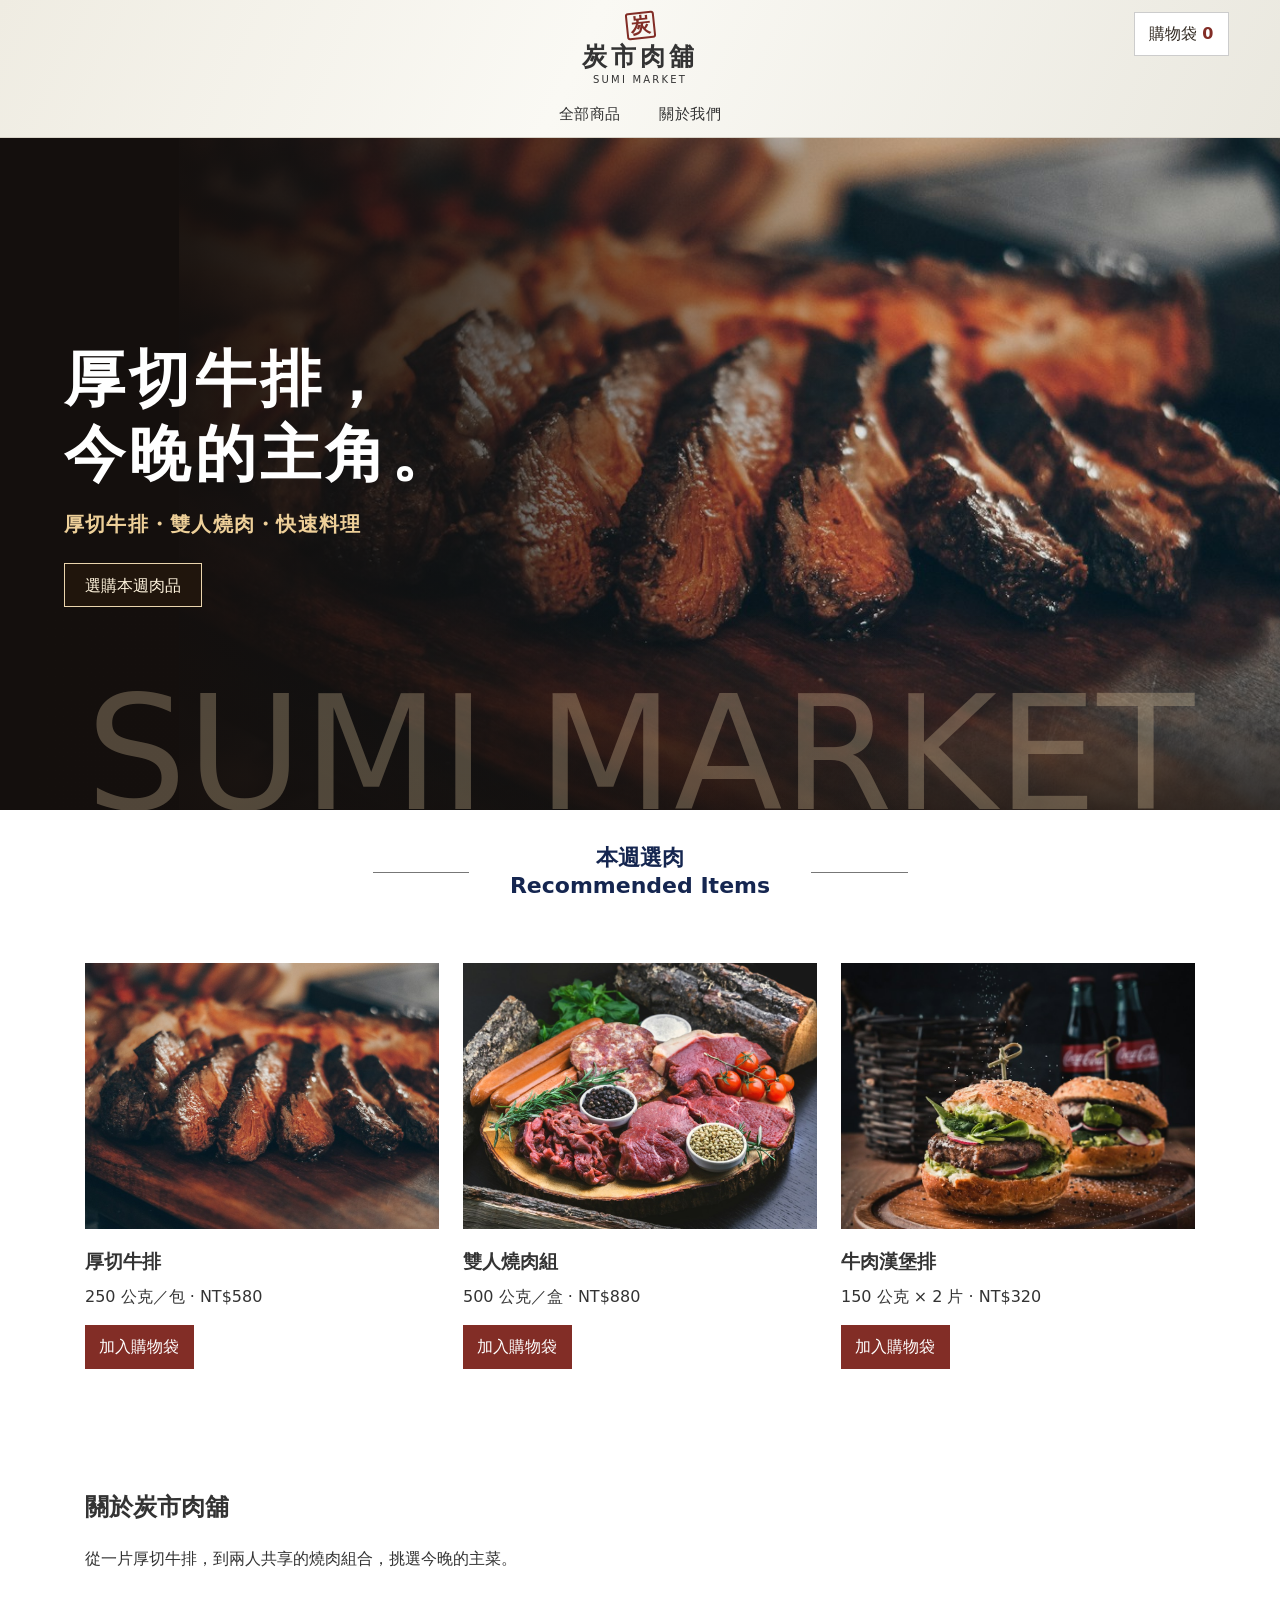
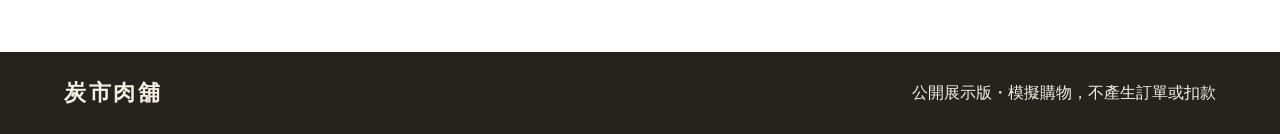
==== index.html @ a136b5bd "Publish static storefront demonstration" ====
<!doctype html><html lang="zh-Hant"><meta charset="utf-8"><meta name="viewport" content="width=device-width,initial-scale=1"><title>炭市肉舖｜肉品選集</title><link rel="stylesheet" href="assets/theme.css"><link rel="stylesheet" href="assets/preview.css">
<header class="mast"><a class="identity" href="./"><b>炭</b><strong>炭市肉舖</strong><small>SUMI MARKET</small></a><nav class="menu"><a href="#products">全部商品</a><a href="#about">關於我們</a></nav></header>
<button class="bag-toggle" id="bag" aria-controls="basket">購物袋 <span id="count">0</span></button>
<main><section class="campaign"><img class="cover" src="assets/steak.jpg" alt="切開的炭烤厚切牛排"><div class="copy"><h1>厚切牛排，<br>今晚的主角。</h1><p>厚切牛排・雙人燒肉・快速料理</p><a href="#products">選購本週肉品</a></div><span class="watermark" aria-hidden="true">SUMI MARKET</span></section>
<section class="catalog" id="products"><div class="section-heading"><h2>本週選肉</h2><p lang="en">Recommended Items</p></div><div id="grid"></div></section><section id="about" class="catalog"><h2>關於炭市肉舖</h2><p>從一片厚切牛排，到兩人共享的燒肉組合，挑選今晚的主菜。</p></section></main>
<footer class="site-footer"><strong>炭市肉舖</strong><span>公開展示版・模擬購物，不產生訂單或扣款</span></footer><dialog id="basket"><button id="close" autofocus>關閉</button><h2>模擬購物袋</h2><div id="lines"></div><p id="total"></p><small>本頁僅供體驗，無實際交易。</small></dialog><script src="assets/shop.js"></script></html>
---- assets/theme.css ----
/*
Theme Name: 炭市肉舖
Version: 3.3
*/
:root{--wine:#822d26;--ink:#25221e;--gold:#eed099;--line:#d9d4c9;--store-font:"Noto Sans TC","PingFang TC","Microsoft JhengHei",system-ui,sans-serif;--gutter:max(5vw,calc((100vw - 1190px)/2))}
*{box-sizing:border-box}body{margin:0;color:var(--ink);background:#fff;font:1rem/1.6 var(--store-font)}a{color:inherit;text-underline-offset:4px}a:focus-visible,summary:focus-visible,button:focus-visible,input:focus-visible{outline:3px solid #b66527;outline-offset:3px}.skip{position:absolute;left:-9999px}.skip:focus{left:8px;top:8px;background:white;z-index:8}img{max-width:100%}
.mast{position:relative;z-index:3;text-align:center;background:linear-gradient(115deg,#efece2,#faf9f4 45%,#eae8df);border-bottom:1px solid var(--line);padding:12px 4% 0}.identity{display:inline-grid;justify-items:center;text-decoration:none;line-height:1.2}.identity b{border:2px solid var(--wine);color:var(--wine);font:700 20px/23px var(--store-font);width:29px;transform:rotate(-6deg);border-radius:3px}.identity strong{font:700 25px/1.4 var(--store-font);letter-spacing:.16em}.identity small{font:10px/1.2 var(--store-font);letter-spacing:.22em}.utilities,.menu,.site-footer nav{display:flex;align-items:center;justify-content:center;gap:24px}.utilities{position:absolute;top:12px;right:4%;gap:14px;font-size:14px}.utilities a,.utilities summary,.menu a,.site-footer a{display:inline-flex;align-items:center;justify-content:center;min-height:44px;text-decoration:none;cursor:pointer}.utilities summary{list-style:none}.utilities summary::-webkit-details-marker{display:none}.utilities a:hover,.menu a:hover,.site-footer a:hover,.utilities summary:hover{color:var(--wine);text-decoration:underline}.menu{margin:7px auto 0;gap:clamp(18px,3vw,45px);font-weight:600;font-size:15px}.search-panel{position:absolute;right:0;top:44px;z-index:5;background:white;padding:14px;box-shadow:0 3px 15px #0002}.search-panel form{display:flex}.search-panel input,.search-panel button{height:44px;padding:8px}.search-panel button{white-space:nowrap}
.campaign{position:relative;isolation:isolate;overflow:hidden;background:#140f0d;color:white;min-height:440px;height:min(52.5vw,720px);display:flex;align-items:center}.cover{position:absolute;z-index:-3;right:0;top:0;width:86%;height:100%;object-fit:cover;object-position:center 53%}.campaign:before{content:"";position:absolute;inset:0;z-index:-2;background:linear-gradient(90deg,#140f0d 2%,#140f0dee 15%,#140f0d9c 40%,transparent 72%),linear-gradient(0deg,#17120fc4,transparent 30%)}.copy{position:relative;z-index:1;padding:32px 5vw}.copy h1{font:700 clamp(36px,4.8vw,75px)/1.23 var(--store-font);letter-spacing:.07em;margin:0}.copy p{font:600 clamp(16px,1.6vw,25px)/1.6 var(--store-font);color:var(--gold);letter-spacing:.06em;margin:16px 0 23px}.copy a{display:inline-flex;align-items:center;min-height:44px;padding:6px 20px;border:1px solid #ebd5ad;color:#fff4dd;background:#24170dc2;text-decoration:none}.copy a:hover{background:#5b3823}.watermark{position:absolute;z-index:-1;bottom:-.15em;left:0;width:100%;text-align:center;white-space:nowrap;color:#f1d7ae47;font:normal 12.4vw/1 var(--store-font);pointer-events:none}
.catalog,.page{padding:44px var(--gutter) 64px}.section-heading{text-align:center;margin:0 auto 30px}.section-heading h2,.page h1{font:700 clamp(28px,3vw,42px)/1.3 var(--store-font);letter-spacing:.15em;margin:0}.section-heading p{font:italic 16px var(--store-font);color:#655342;margin:7px 0}.page h1{margin-bottom:24px}.woocommerce ul.products li.product .woocommerce-loop-product__title{font:700 22px/1.5 var(--store-font);color:var(--ink);padding:4px 0}.woocommerce ul.products li.product .price{color:var(--wine);font-size:18px;font-weight:700}.woocommerce ul.products li.product a img{aspect-ratio:4/3;object-fit:cover;margin-bottom:12px}.woocommerce a.button,.woocommerce button.button,.woocommerce a.button.alt,.woocommerce button.button.alt,.search-panel button{background:var(--wine);color:white;border:0;border-radius:2px;min-height:44px;padding:13px 18px;cursor:pointer}.woocommerce a.button:hover,.woocommerce button.button:hover,.woocommerce a.button.alt:hover,.woocommerce button.button.alt:hover{background:#59211c;color:white}.woocommerce form .form-row input.input-text,.woocommerce input.qty,.woocommerce select{padding:8px;min-height:44px;border:1px solid #978d80;background:white}.woocommerce input.qty{min-width:66px}.site-footer{background:#26221e;color:#f5f0e6;padding:26px var(--gutter);display:flex;align-items:center;justify-content:space-between}.site-footer strong{font:700 22px var(--store-font);letter-spacing:.12em}body .woocommerce-store-notice{position:static;background:#39322d;color:#fff;font-size:14px;padding:10px;text-align:center}
@media(max-width:700px){.mast{text-align:left;padding:9px 4% 0}.identity strong{font-size:20px}.identity b{font-size:16px;line-height:19px;width:24px}.utilities{right:4%;top:15px;gap:12px}.utilities summary{min-width:44px}.search-panel{max-width:92vw}.menu{justify-content:flex-start;gap:20px;overflow-x:auto;white-space:nowrap;margin-top:4px;font-size:14px}.campaign{height:108vw;min-height:365px;max-height:490px;align-items:flex-end}.cover{width:100%;object-position:62% center}.campaign:before{background:linear-gradient(0deg,#130f0cf2,#15100ca8 42%,transparent 86%)}.copy{padding:26px 6% 44px}.copy h1{font-size:38px}.copy p{margin:7px 0 14px}.catalog,.page{padding:32px 5% 44px}.section-heading{margin-bottom:22px}.woocommerce ul.products[class*=columns-] li.product{width:48%}.woocommerce ul.products li.product .woocommerce-loop-product__title{font-size:19px}.site-footer{flex-wrap:wrap;gap:12px}}



body{font-family:var(--store-font);color:#333}
.home .mast{position:absolute;top:0;left:0;right:0;background:rgba(255,255,255,.72);border:0}
.home.admin-bar .mast{top:32px}
.reference-banner,.reference-banner img,.meals-banner{display:block;width:100%;height:auto}
.mast .menu :is(a,summary){font:400 .9375rem/1.45 var(--store-font);letter-spacing:.5px;color:#333}
.home .mast{padding-top:10px}.home .identity{min-height:80px;align-content:center}
.home .menu{margin-top:0;padding-bottom:12px}
.catalog{max-width:1110px;padding:27px 0 64px;margin:auto;width:calc(100% - 40px)}
.section-heading h2,.page h1{font:700 22px/25px var(--store-font);letter-spacing:normal;color:#152650}
.section-heading p{font:400 14px/22px var(--store-font);color:#555;margin:3px 0}
.woocommerce ul.products li.product .woocommerce-loop-product__title{font:400 16px/1.5 var(--store-font)}
.meals-banner{object-fit:contain}.sample-caption{text-align:center;margin:8px 16px;font-size:14px}
@media(max-width:700px){.home .mast{position:relative;background:#f3f1eb}.home.admin-bar .mast{top:auto}.home .identity{min-height:54px}.home .menu{padding-bottom:0}.catalog{width:90%}}
.mast .utilities{position:absolute;right:4.5%;top:4px;gap:2px}.utilities>a,.utilities summary{min-width:34px}.find[open]{display:flex;align-items:center}.find[open] summary{float:right}.find form{display:inline-flex}.find input[type=search]{width:112px;border:0;border-bottom:1px solid #777;background:transparent;padding:5px;font:14px var(--store-font)}
.bag-panel{position:absolute;right:0;top:calc(var(--mast-height,145px) - 4px);width:min(300px,90vw);background:#fff;padding:20px;box-shadow:0 4px 12px #0002;text-align:left;max-height:65vh;overflow:auto}.mast:not(.home .mast){--mast-height:125px}.bag-panel .woocommerce-mini-cart__empty-message{text-align:center;margin:46px 0}.bag-panel ul{list-style:none;padding:0}.bag-panel li{border-bottom:1px solid #eee;padding:8px 0;min-height:54px}.bag-panel img{width:44px;float:right}.bag-panel .quantity{display:block}.bag-panel .buttons{display:flex;gap:12px}.mast .menu details{position:relative}.menu summary,.info-row summary{cursor:pointer;min-height:44px;padding:10px 4px}.menu summary{list-style:none}.menu summary:after{content:'⌄';margin-left:4px}.menu details>div{position:absolute;top:100%;left:0;background:#fff;box-shadow:0 3px 8px #0002;min-width:155px;padding:6px;text-align:left}.menu details>div a{display:block;padding:10px 14px}.home .mast{min-height:145px}.section-heading{position:relative;max-width:535px;margin:0 auto 65px}.section-heading:before,.section-heading:after{content:'';position:absolute;top:50%;width:18%;height:1px;background:#777}.section-heading:before{left:0}.section-heading:after{right:0}.section-heading p{font:700 22px/25px var(--store-font);color:#152650}.story,.listing{display:grid;grid-template-columns:1fr 1fr;gap:40px;align-items:center}.story img{width:100%;max-height:300px;object-fit:cover}.info-row details{border-bottom:1px solid #ddd}.listing{grid-template-columns:minmax(150px,21%) minmax(0,1fr);align-items:start}.listing aside a{display:block;padding:12px;border-bottom:1px solid #eee;text-decoration:none}.page-size{float:right;margin:0 0 14px 8px}.results{min-width:0}.single-product .quantity{display:inline-flex}.step{min-width:42px;border:1px solid #aaa;background:#fff;cursor:pointer}.single-product .qty{appearance:textfield}.single-product .qty::-webkit-inner-spin-button{appearance:none}
@media(max-width:850px){.mast .menu{flex-wrap:wrap;overflow:visible;gap:0 12px}.menu details>div{z-index:5}.menu details:last-child>div{left:auto;right:0}.section-heading :is(h2,p){font-size:1.25rem}.section-heading{margin-bottom:32px}.listing{display:block}.listing aside{display:flex;flex-wrap:wrap;margin-bottom:18px}.story{grid-template-columns:1fr;gap:14px}.home .mast{min-height:auto}.bag-panel,.mast:not(.home .mast) .bag-panel{top:44px}}
.bag-panel img{height:44px!important;width:44px!important;object-fit:cover}.bag-panel a.remove{display:inline-flex;align-items:center;justify-content:center;min-width:26px;min-height:32px}.bag-panel li a:not(.remove){display:inline;color:#333}.bag-panel li{display:flow-root}.home .woocommerce-store-notice{position:relative;margin-top:0;background:#39322d}.home:has(.woocommerce-store-notice:not([style*="display: none"])) .mast{top:auto}.home .woocommerce-result-count,.home .woocommerce-ordering,.home .page-size{display:none}
@media(max-width:700px){.home .mast{top:0}.mast .menu{font-size:14px}.bag-panel{z-index:8}}
.bag>summary{position:relative}.bag-count{position:absolute;right:-3px;top:1px;background:#bb3d61;color:white;border-radius:12px;min-width:18px;padding:0 4px;text-align:center;font:600 12px/18px var(--store-font)}.bag-count[hidden]{display:none}.bag.float-feedback .bag-panel{position:fixed;top:12px;right:4vw;z-index:30}.bag-panel .checkout{background:#bc3e62;color:#fff;border-radius:3px;padding:9px 16px;text-align:center;flex:1}.woocommerce button.single_add_to_cart_button.is-adding{background:white;color:#a62f53;border:1px solid currentColor}.is-adding::before{content:'';display:inline-block;width:12px;height:12px;border:2px solid currentColor;border-right-color:transparent;border-radius:50%;margin-right:8px;animation:sumi-spin .7s linear infinite}@keyframes sumi-spin{to{transform:rotate(360deg)}}@media(prefers-reduced-motion:reduce){.is-adding::before{animation:none}}

/* Controls inherit the same Chinese and Latin faces as their surrounding copy. */
button, input, select, textarea, optgroup, option { font-family: inherit; }
.woocommerce :is(.input-text, select, textarea, .qty),
.woocommerce-page .select2-container { font: 400 1rem/1.5 var(--store-font); }
.woocommerce .form-row label { font: 400 1rem/1.5 var(--store-font); }
body :is(.woocommerce, .woocommerce-page) :is(a.button, button.button, input.button),
.woocommerce-page .woocommerce-MyAccount-navigation a,
.bag-panel .buttons a { font: 600 .9375rem/1.45 var(--store-font); }
.woocommerce :is(.price,.amount,.qty,.product-quantity), .bag-panel .quantity, .bag-count {
  font-variant-numeric: tabular-nums;
}
.page :is(h2,h3) { font-family: var(--store-font); line-height: 1.4; }
---- assets/preview.css ----
#grid{display:grid;grid-template-columns:repeat(auto-fit,minmax(min(220px,100%),1fr));gap:24px}#grid img{width:100%;aspect-ratio:4/3;object-fit:cover}#grid h3{margin:.6em 0 .2em}#grid p{margin:.4em 0 1em}button{cursor:pointer;font:inherit;min-height:44px;border:1px solid #ccc;background:white;color:#312921;padding:.45em .9em}#grid button{background:#822d26;color:white;border:0}.bag-toggle{position:fixed;top:12px;right:4%;z-index:6}.bag-toggle span{color:#822d26;font-weight:bold}.catalog{padding-top:35px}dialog{position:fixed;inset:65px 4vw auto auto;width:min(350px,92vw);border:1px solid #ccc;padding:20px;color:#25221e}dialog::backdrop{background:#0002}dialog[open]{animation:arrive .2s ease-out}#close{float:right}#lines p{border-top:1px solid #ddd;padding:12px 0;display:flex;align-items:center;justify-content:space-between;gap:8px}#total{font-weight:700}@keyframes arrive{from{opacity:0;transform:translateY(-9px)}}@media(prefers-reduced-motion:reduce){dialog[open]{animation:none}}
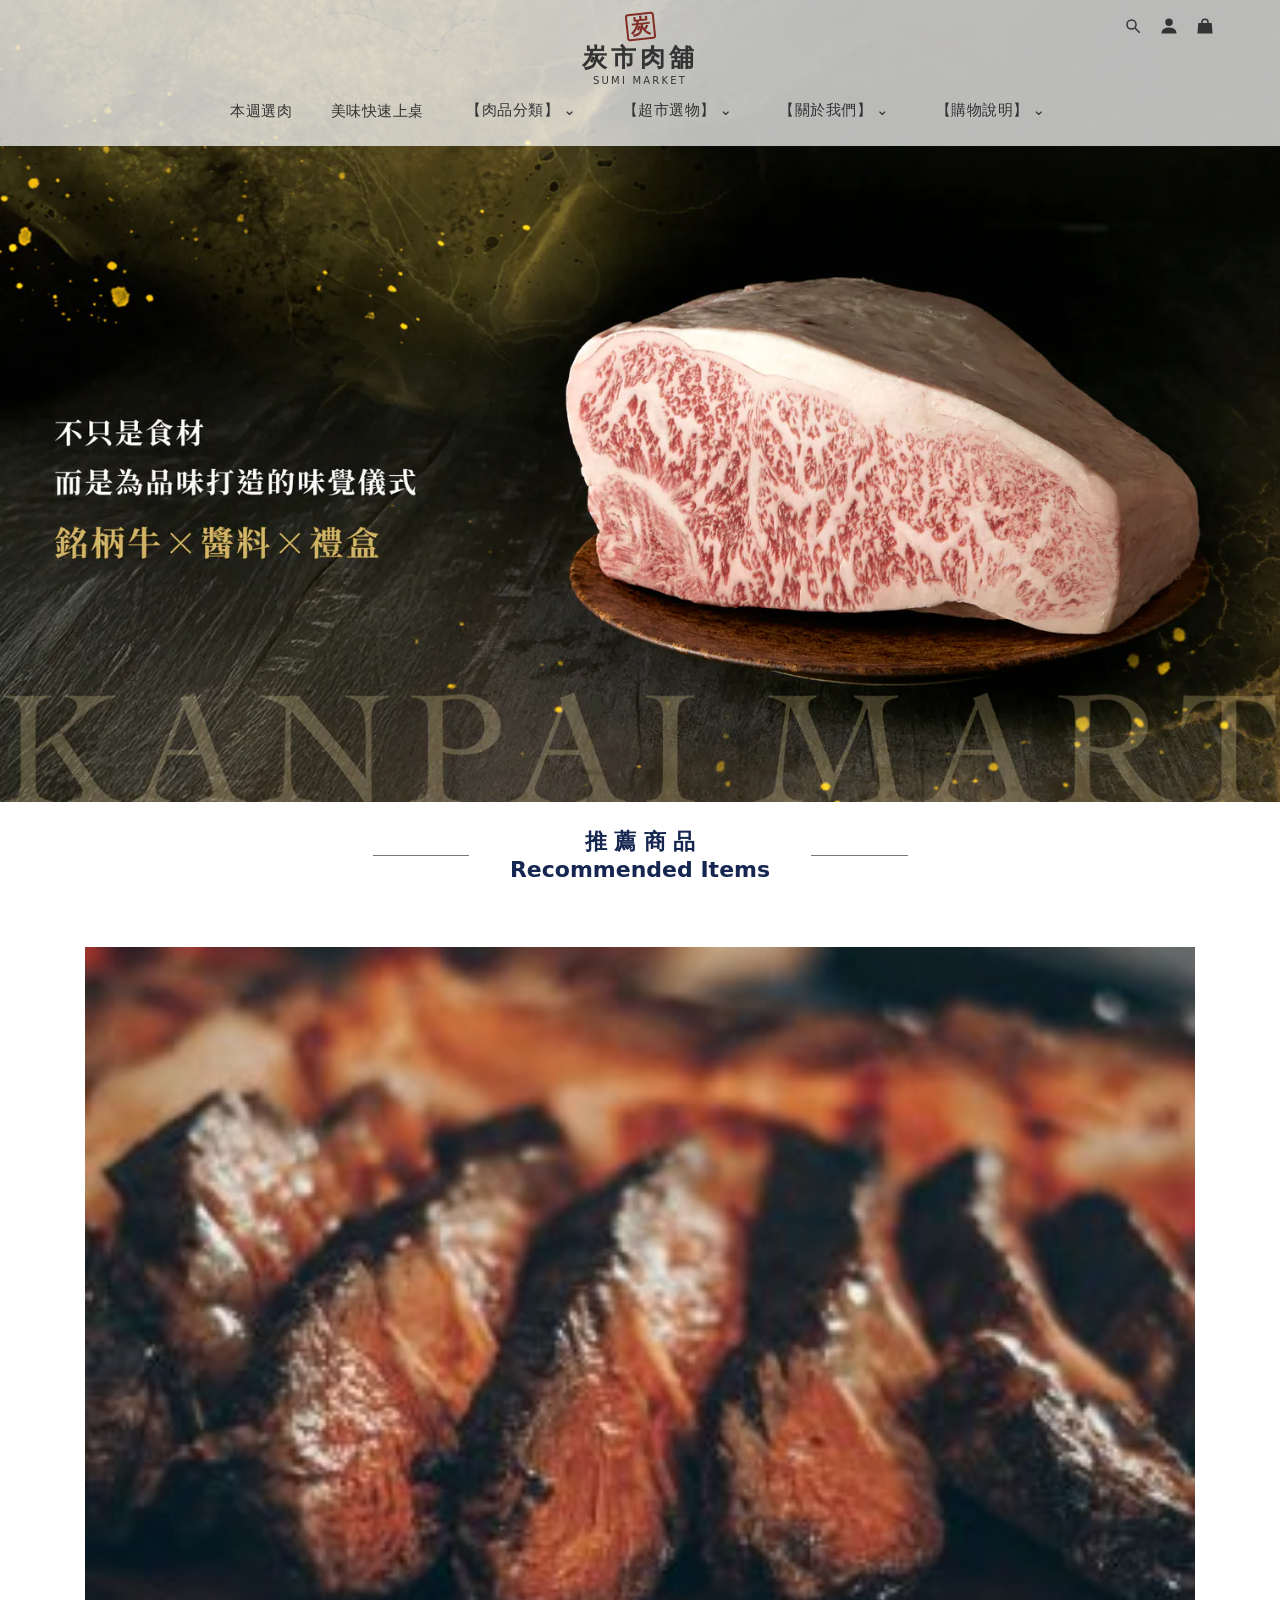
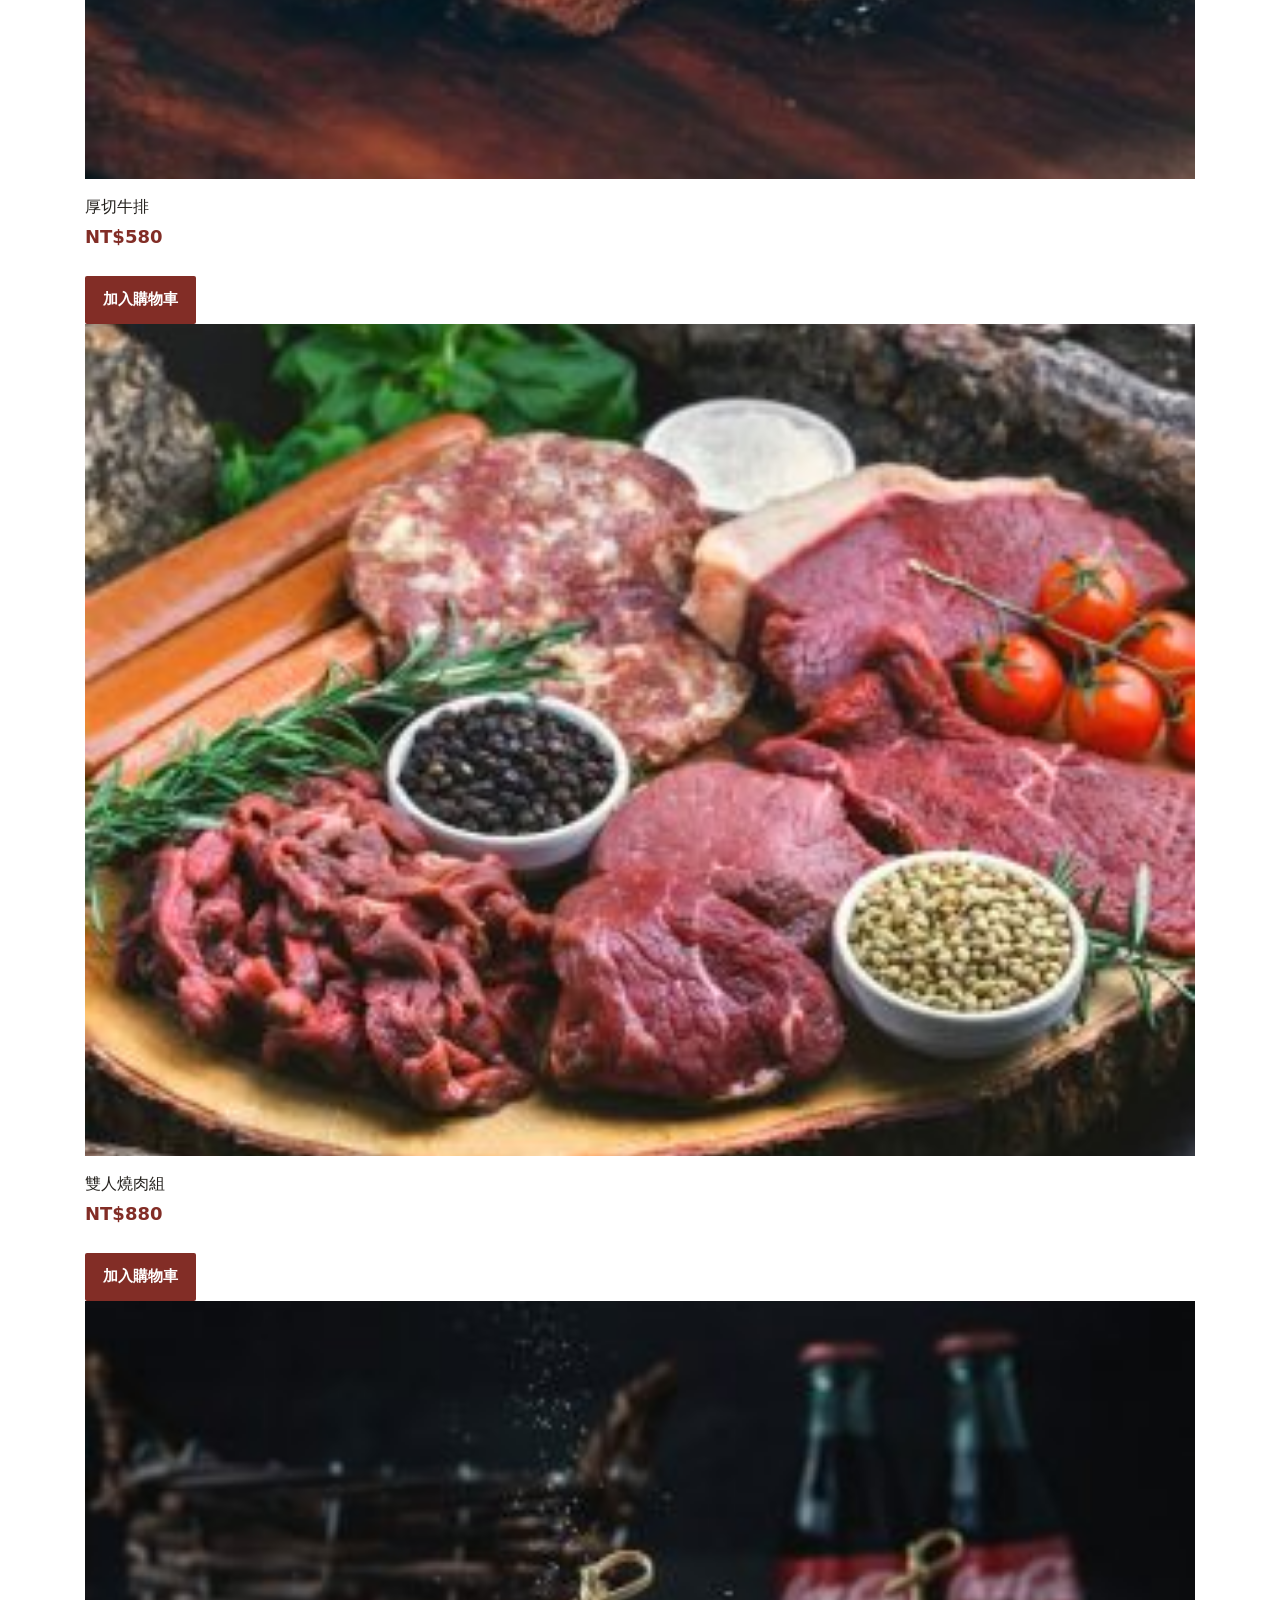
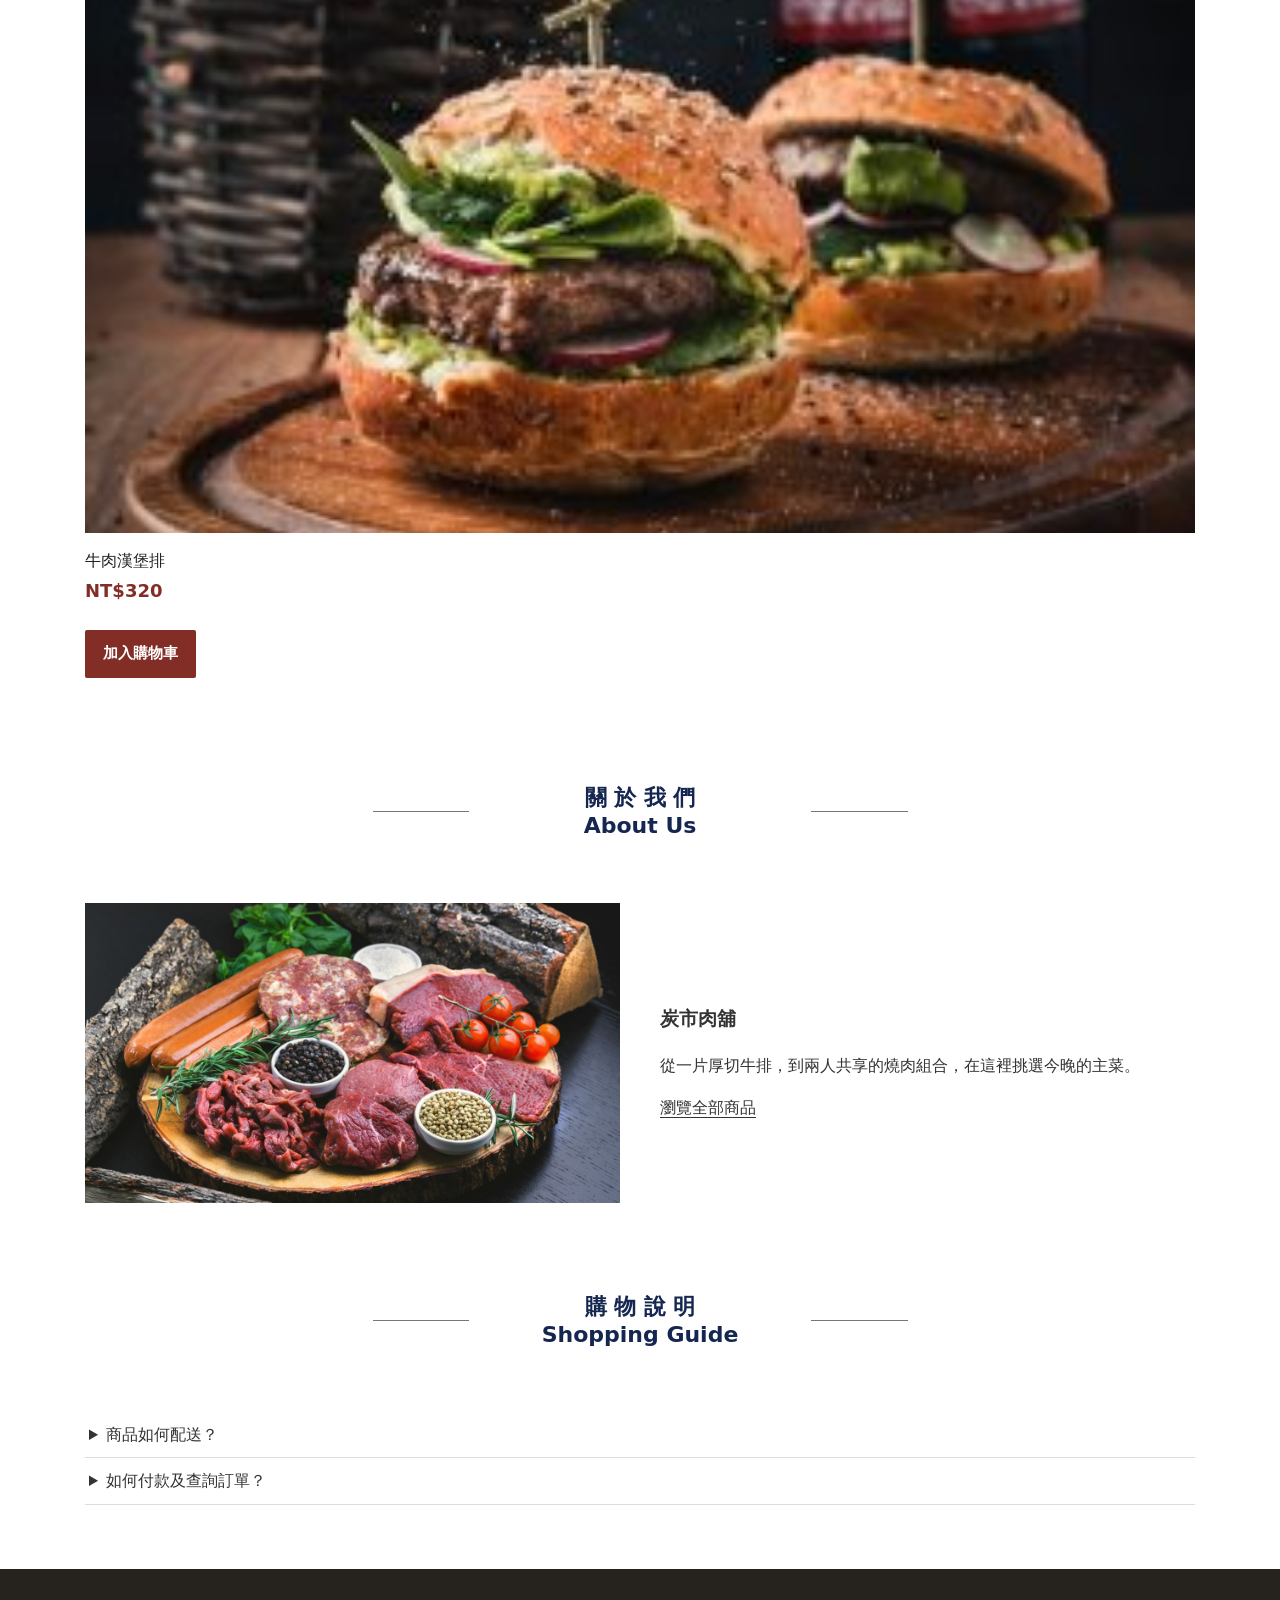
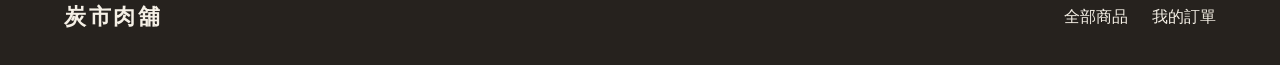
==== commit de746784: "Match local storefront pages and preserve simulated cart" ====
--- a/index.html
+++ b/index.html
@@ -1,6 +1,117 @@
-<!doctype html><html lang="zh-Hant"><meta charset="utf-8"><meta name="viewport" content="width=device-width,initial-scale=1"><title>炭市肉舖｜肉品選集</title><link rel="stylesheet" href="assets/theme.css"><link rel="stylesheet" href="assets/preview.css">
-<header class="mast"><a class="identity" href="./"><b>炭</b><strong>炭市肉舖</strong><small>SUMI MARKET</small></a><nav class="menu"><a href="#products">全部商品</a><a href="#about">關於我們</a></nav></header>
-<button class="bag-toggle" id="bag" aria-controls="basket">購物袋 <span id="count">0</span></button>
-<main><section class="campaign"><img class="cover" src="assets/steak.jpg" alt="切開的炭烤厚切牛排"><div class="copy"><h1>厚切牛排，<br>今晚的主角。</h1><p>厚切牛排・雙人燒肉・快速料理</p><a href="#products">選購本週肉品</a></div><span class="watermark" aria-hidden="true">SUMI MARKET</span></section>
-<section class="catalog" id="products"><div class="section-heading"><h2>本週選肉</h2><p lang="en">Recommended Items</p></div><div id="grid"></div></section><section id="about" class="catalog"><h2>關於炭市肉舖</h2><p>從一片厚切牛排，到兩人共享的燒肉組合，挑選今晚的主菜。</p></section></main>
-<footer class="site-footer"><strong>炭市肉舖</strong><span>公開展示版・模擬購物，不產生訂單或扣款</span></footer><dialog id="basket"><button id="close" autofocus>關閉</button><h2>模擬購物袋</h2><div id="lines"></div><p id="total"></p><small>本頁僅供體驗，無實際交易。</small></dialog><script src="assets/shop.js"></script></html>
+<!DOCTYPE html>
+<html lang="zh-TW"><head><meta charset="utf-8"/><meta content="width=device-width,initial-scale=1" name="viewport"/><title>炭市肉舖 – 燒肉與餐桌選物</title>
+
+<style id="wp-img-auto-sizes-contain-inline-css">
+img:is([sizes=auto i],[sizes^="auto," i]){contain-intrinsic-size:3000px 1500px}
+/*# sourceURL=wp-img-auto-sizes-contain-inline-css */
+</style>
+<style id="wp-emoji-styles-inline-css">
+
+	img.wp-smiley, img.emoji {
+		display: inline !important;
+		border: none !important;
+		box-shadow: none !important;
+		height: 1em !important;
+		width: 1em !important;
+		margin: 0 0.07em !important;
+		vertical-align: -0.1em !important;
+		background: none !important;
+		padding: 0 !important;
+	}
+/*# sourceURL=wp-emoji-styles-inline-css */
+</style>
+<style id="wp-block-library-inline-css">
+:root{--wp-block-synced-color:#7a00df;--wp-block-synced-color--rgb:122,0,223;--wp-bound-block-color:var(--wp-block-synced-color);--wp-editor-canvas-background:#ddd;--wp-admin-theme-color:#007cba;--wp-admin-theme-color--rgb:0,124,186;--wp-admin-theme-color-darker-10:#006ba1;--wp-admin-theme-color-darker-10--rgb:0,107,160.5;--wp-admin-theme-color-darker-20:#005a87;--wp-admin-theme-color-darker-20--rgb:0,90,135;--wp-admin-border-width-focus:2px}@media (min-resolution:192dpi){:root{--wp-admin-border-width-focus:1.5px}}.wp-element-button{cursor:pointer}:root .has-very-light-gray-background-color{background-color:#eee}:root .has-very-dark-gray-background-color{background-color:#313131}:root .has-very-light-gray-color{color:#eee}:root .has-very-dark-gray-color{color:#313131}:root .has-vivid-green-cyan-to-vivid-cyan-blue-gradient-background{background:linear-gradient(135deg,#00d084,#0693e3)}:root .has-purple-crush-gradient-background{background:linear-gradient(135deg,#34e2e4,#4721fb 50%,#ab1dfe)}:root .has-hazy-dawn-gradient-background{background:linear-gradient(135deg,#faaca8,#dad0ec)}:root .has-subdued-olive-gradient-background{background:linear-gradient(135deg,#fafae1,#67a671)}:root .has-atomic-cream-gradient-background{background:linear-gradient(135deg,#fdd79a,#004a59)}:root .has-nightshade-gradient-background{background:linear-gradient(135deg,#330968,#31cdcf)}:root .has-midnight-gradient-background{background:linear-gradient(135deg,#020381,#2874fc)}:root{--wp--preset--font-size--normal:16px;--wp--preset--font-size--huge:42px}.has-regular-font-size{font-size:1em}.has-larger-font-size{font-size:2.625em}.has-normal-font-size{font-size:var(--wp--preset--font-size--normal)}.has-huge-font-size{font-size:var(--wp--preset--font-size--huge)}:root .has-text-align-center{text-align:center}:root .has-text-align-left{text-align:left}:root .has-text-align-right{text-align:right}.has-fit-text{white-space:nowrap!important}#end-resizable-editor-section{display:none}.aligncenter{clear:both}.items-justified-left{justify-content:flex-start}.items-justified-center{justify-content:center}.items-justified-right{justify-content:flex-end}.items-justified-space-between{justify-content:space-between}.screen-reader-text{word-wrap:normal!important;border:0;clip-path:inset(50%);height:1px;margin:-1px;overflow:hidden;padding:0;position:absolute;width:1px;word-break:normal!important}.screen-reader-text:focus{background-color:#ddd;clip-path:none;color:#444;display:block;font-size:1em;height:auto;left:5px;line-height:normal;padding:15px 23px 14px;text-decoration:none;top:5px;width:auto;z-index:100000}html :where(.has-border-color){border-style:solid}html :where([style^=border-color],[style*=";border-color"],[style*="; border-color"]){border-style:solid}html :where([style^=border-top-color],[style*=";border-top-color"],[style*="; border-top-color"]){border-top-style:solid}html :where([style^=border-right-color],[style*=";border-right-color"],[style*="; border-right-color"]){border-right-style:solid}html :where([style^=border-bottom-color],[style*=";border-bottom-color"],[style*="; border-bottom-color"]){border-bottom-style:solid}html :where([style^=border-left-color],[style*=";border-left-color"],[style*="; border-left-color"]){border-left-style:solid}html :where([style^=border-width],[style*=";border-width"],[style*="; border-width"]){border-style:solid}html :where([style^=border-top-width],[style*=";border-top-width"],[style*="; border-top-width"]){border-top-style:solid}html :where([style^=border-right-width],[style*=";border-right-width"],[style*="; border-right-width"]){border-right-style:solid}html :where([style^=border-bottom-width],[style*=";border-bottom-width"],[style*="; border-bottom-width"]){border-bottom-style:solid}html :where([style^=border-left-width],[style*=";border-left-width"],[style*="; border-left-width"]){border-left-style:solid}html :where(img[class*=wp-image-]){height:auto;max-width:100%}:where(figure){margin:0 0 1em}html :where(.is-position-sticky){--wp-admin--admin-bar--position-offset:var(--wp-admin--admin-bar--height,0px)}@media screen and (max-width:600px){html :where(.is-position-sticky){--wp-admin--admin-bar--position-offset:0px}}
+
+/*# sourceURL=/wp-includes/css/dist/block-library/common.min.css */
+</style>
+<style id="classic-theme-styles-inline-css">
+/*! This file is auto-generated */
+.wp-block-button__link{color:#fff;background-color:#32373c;border-radius:9999px;box-shadow:none;text-decoration:none;padding:calc(.667em + 2px) calc(1.333em + 2px);font-size:1.125em}.wp-block-file__button{background:#32373c;color:#fff;text-decoration:none}
+/*# sourceURL=/wp-includes/css/classic-themes.min.css */
+</style>
+<style id="global-styles-inline-css">
+:root{--wp--preset--aspect-ratio--square: 1;--wp--preset--aspect-ratio--4-3: 4/3;--wp--preset--aspect-ratio--3-4: 3/4;--wp--preset--aspect-ratio--3-2: 3/2;--wp--preset--aspect-ratio--2-3: 2/3;--wp--preset--aspect-ratio--16-9: 16/9;--wp--preset--aspect-ratio--9-16: 9/16;--wp--preset--color--black: #000000;--wp--preset--color--cyan-bluish-gray: #abb8c3;--wp--preset--color--white: #ffffff;--wp--preset--color--pale-pink: #f78da7;--wp--preset--color--vivid-red: #cf2e2e;--wp--preset--color--luminous-vivid-orange: #ff6900;--wp--preset--color--luminous-vivid-amber: #fcb900;--wp--preset--color--light-green-cyan: #7bdcb5;--wp--preset--color--vivid-green-cyan: #00d084;--wp--preset--color--pale-cyan-blue: #8ed1fc;--wp--preset--color--vivid-cyan-blue: #0693e3;--wp--preset--color--vivid-purple: #9b51e0;--wp--preset--gradient--vivid-cyan-blue-to-vivid-purple: linear-gradient(135deg,rgb(6,147,227) 0%,rgb(155,81,224) 100%);--wp--preset--gradient--light-green-cyan-to-vivid-green-cyan: linear-gradient(135deg,rgb(122,220,180) 0%,rgb(0,208,130) 100%);--wp--preset--gradient--luminous-vivid-amber-to-luminous-vivid-orange: linear-gradient(135deg,rgb(252,185,0) 0%,rgb(255,105,0) 100%);--wp--preset--gradient--luminous-vivid-orange-to-vivid-red: linear-gradient(135deg,rgb(255,105,0) 0%,rgb(207,46,46) 100%);--wp--preset--gradient--very-light-gray-to-cyan-bluish-gray: linear-gradient(135deg,rgb(238,238,238) 0%,rgb(169,184,195) 100%);--wp--preset--gradient--cool-to-warm-spectrum: linear-gradient(135deg,rgb(74,234,220) 0%,rgb(151,120,209) 20%,rgb(207,42,186) 40%,rgb(238,44,130) 60%,rgb(251,105,98) 80%,rgb(254,248,76) 100%);--wp--preset--gradient--blush-light-purple: linear-gradient(135deg,rgb(255,206,236) 0%,rgb(152,150,240) 100%);--wp--preset--gradient--blush-bordeaux: linear-gradient(135deg,rgb(254,205,165) 0%,rgb(254,45,45) 50%,rgb(107,0,62) 100%);--wp--preset--gradient--luminous-dusk: linear-gradient(135deg,rgb(255,203,112) 0%,rgb(199,81,192) 50%,rgb(65,88,208) 100%);--wp--preset--gradient--pale-ocean: linear-gradient(135deg,rgb(255,245,203) 0%,rgb(182,227,212) 50%,rgb(51,167,181) 100%);--wp--preset--gradient--electric-grass: linear-gradient(135deg,rgb(202,248,128) 0%,rgb(113,206,126) 100%);--wp--preset--gradient--midnight: linear-gradient(135deg,rgb(2,3,129) 0%,rgb(40,116,252) 100%);--wp--preset--font-size--small: 13px;--wp--preset--font-size--medium: 20px;--wp--preset--font-size--large: 36px;--wp--preset--font-size--x-large: 42px;--wp--preset--spacing--20: 0.44rem;--wp--preset--spacing--30: 0.67rem;--wp--preset--spacing--40: 1rem;--wp--preset--spacing--50: 1.5rem;--wp--preset--spacing--60: 2.25rem;--wp--preset--spacing--70: 3.38rem;--wp--preset--spacing--80: 5.06rem;--wp--preset--shadow--natural: 6px 6px 9px rgba(0, 0, 0, 0.2);--wp--preset--shadow--deep: 12px 12px 50px rgba(0, 0, 0, 0.4);--wp--preset--shadow--sharp: 6px 6px 0px rgba(0, 0, 0, 0.2);--wp--preset--shadow--outlined: 6px 6px 0px -3px rgb(255, 255, 255), 6px 6px rgb(0, 0, 0);--wp--preset--shadow--crisp: 6px 6px 0px rgb(0, 0, 0);}.wp-block-button{--wp--preset--dimension--25: 25%;--wp--preset--dimension--50: 50%;--wp--preset--dimension--75: 75%;--wp--preset--dimension--100: 100%;}:where(body) { margin: 0; }:where(.is-layout-flex){gap: 0.5em;}:where(.is-layout-grid){gap: 0.5em;}body .is-layout-flex{display: flex;}.is-layout-flex{flex-wrap: wrap;align-items: center;}.is-layout-flex > :is(*, div){margin: 0;}body .is-layout-grid{display: grid;}.is-layout-grid > :is(*, div){margin: 0;}body{padding-top: 0px;padding-right: 0px;padding-bottom: 0px;padding-left: 0px;}:root :where(.wp-element-button, .wp-block-button__link){background-color: #32373c;border-width: 0;color: #fff;font-family: inherit;font-size: inherit;font-style: inherit;font-weight: inherit;letter-spacing: inherit;line-height: inherit;padding-top: calc(0.667em + 2px);padding-right: calc(1.333em + 2px);padding-bottom: calc(0.667em + 2px);padding-left: calc(1.333em + 2px);text-decoration: none;text-transform: inherit;}.has-black-color{color: var(--wp--preset--color--black) !important;}.has-cyan-bluish-gray-color{color: var(--wp--preset--color--cyan-bluish-gray) !important;}.has-white-color{color: var(--wp--preset--color--white) !important;}.has-pale-pink-color{color: var(--wp--preset--color--pale-pink) !important;}.has-vivid-red-color{color: var(--wp--preset--color--vivid-red) !important;}.has-luminous-vivid-orange-color{color: var(--wp--preset--color--luminous-vivid-orange) !important;}.has-luminous-vivid-amber-color{color: var(--wp--preset--color--luminous-vivid-amber) !important;}.has-light-green-cyan-color{color: var(--wp--preset--color--light-green-cyan) !important;}.has-vivid-green-cyan-color{color: var(--wp--preset--color--vivid-green-cyan) !important;}.has-pale-cyan-blue-color{color: var(--wp--preset--color--pale-cyan-blue) !important;}.has-vivid-cyan-blue-color{color: var(--wp--preset--color--vivid-cyan-blue) !important;}.has-vivid-purple-color{color: var(--wp--preset--color--vivid-purple) !important;}.has-black-background-color{background-color: var(--wp--preset--color--black) !important;}.has-cyan-bluish-gray-background-color{background-color: var(--wp--preset--color--cyan-bluish-gray) !important;}.has-white-background-color{background-color: var(--wp--preset--color--white) !important;}.has-pale-pink-background-color{background-color: var(--wp--preset--color--pale-pink) !important;}.has-vivid-red-background-color{background-color: var(--wp--preset--color--vivid-red) !important;}.has-luminous-vivid-orange-background-color{background-color: var(--wp--preset--color--luminous-vivid-orange) !important;}.has-luminous-vivid-amber-background-color{background-color: var(--wp--preset--color--luminous-vivid-amber) !important;}.has-light-green-cyan-background-color{background-color: var(--wp--preset--color--light-green-cyan) !important;}.has-vivid-green-cyan-background-color{background-color: var(--wp--preset--color--vivid-green-cyan) !important;}.has-pale-cyan-blue-background-color{background-color: var(--wp--preset--color--pale-cyan-blue) !important;}.has-vivid-cyan-blue-background-color{background-color: var(--wp--preset--color--vivid-cyan-blue) !important;}.has-vivid-purple-background-color{background-color: var(--wp--preset--color--vivid-purple) !important;}.has-black-border-color{border-color: var(--wp--preset--color--black) !important;}.has-cyan-bluish-gray-border-color{border-color: var(--wp--preset--color--cyan-bluish-gray) !important;}.has-white-border-color{border-color: var(--wp--preset--color--white) !important;}.has-pale-pink-border-color{border-color: var(--wp--preset--color--pale-pink) !important;}.has-vivid-red-border-color{border-color: var(--wp--preset--color--vivid-red) !important;}.has-luminous-vivid-orange-border-color{border-color: var(--wp--preset--color--luminous-vivid-orange) !important;}.has-luminous-vivid-amber-border-color{border-color: var(--wp--preset--color--luminous-vivid-amber) !important;}.has-light-green-cyan-border-color{border-color: var(--wp--preset--color--light-green-cyan) !important;}.has-vivid-green-cyan-border-color{border-color: var(--wp--preset--color--vivid-green-cyan) !important;}.has-pale-cyan-blue-border-color{border-color: var(--wp--preset--color--pale-cyan-blue) !important;}.has-vivid-cyan-blue-border-color{border-color: var(--wp--preset--color--vivid-cyan-blue) !important;}.has-vivid-purple-border-color{border-color: var(--wp--preset--color--vivid-purple) !important;}.has-vivid-cyan-blue-to-vivid-purple-gradient-background{background: var(--wp--preset--gradient--vivid-cyan-blue-to-vivid-purple) !important;}.has-light-green-cyan-to-vivid-green-cyan-gradient-background{background: var(--wp--preset--gradient--light-green-cyan-to-vivid-green-cyan) !important;}.has-luminous-vivid-amber-to-luminous-vivid-orange-gradient-background{background: var(--wp--preset--gradient--luminous-vivid-amber-to-luminous-vivid-orange) !important;}.has-luminous-vivid-orange-to-vivid-red-gradient-background{background: var(--wp--preset--gradient--luminous-vivid-orange-to-vivid-red) !important;}.has-very-light-gray-to-cyan-bluish-gray-gradient-background{background: var(--wp--preset--gradient--very-light-gray-to-cyan-bluish-gray) !important;}.has-cool-to-warm-spectrum-gradient-background{background: var(--wp--preset--gradient--cool-to-warm-spectrum) !important;}.has-blush-light-purple-gradient-background{background: var(--wp--preset--gradient--blush-light-purple) !important;}.has-blush-bordeaux-gradient-background{background: var(--wp--preset--gradient--blush-bordeaux) !important;}.has-luminous-dusk-gradient-background{background: var(--wp--preset--gradient--luminous-dusk) !important;}.has-pale-ocean-gradient-background{background: var(--wp--preset--gradient--pale-ocean) !important;}.has-electric-grass-gradient-background{background: var(--wp--preset--gradient--electric-grass) !important;}.has-midnight-gradient-background{background: var(--wp--preset--gradient--midnight) !important;}.has-small-font-size{font-size: var(--wp--preset--font-size--small) !important;}.has-medium-font-size{font-size: var(--wp--preset--font-size--medium) !important;}.has-large-font-size{font-size: var(--wp--preset--font-size--large) !important;}.has-x-large-font-size{font-size: var(--wp--preset--font-size--x-large) !important;}
+/*# sourceURL=global-styles-inline-css */
+</style>
+<link href="assets/woocommerce-layout.css" id="woocommerce-layout-css" media="all" rel="stylesheet"/>
+<link href="assets/woocommerce-smallscreen.css" id="woocommerce-smallscreen-css" media="only screen and (max-width: 768px)" rel="stylesheet"/>
+<link href="assets/woocommerce.css" id="woocommerce-general-css" media="all" rel="stylesheet"/>
+<style id="woocommerce-inline-inline-css">
+.woocommerce form .form-row .required { visibility: visible; }
+/*# sourceURL=woocommerce-inline-inline-css */
+</style>
+<link href="assets/theme.css" id="shanjian-css" media="all" rel="stylesheet"/>
+
+
+
+
+
+
+
+
+
+
+</head><body class="home blog wp-theme-shanjian theme-shanjian woocommerce-demo-store woocommerce-no-js"><p aria-label="商店通知" class="woocommerce-store-notice demo_store" data-notice-id="668a2d39427b8dec300822997c1ebfd2" role="complementary">公開展示商店｜試購不產生訂單或扣款</p><a class="skip" href="#main">跳至主要內容</a><header class="mast">
+<a class="identity" href="index.html"><b aria-hidden="true">炭</b><strong>炭市肉舖</strong><small>SUMI MARKET</small></a>
+<div class="utilities"><details class="find"><summary aria-label="搜尋" title="搜尋"><svg aria-hidden="true" fill="none" height="18" stroke="currentColor" stroke-width="2" viewbox="0 0 24 24" width="18"><circle cx="10" cy="10" r="6"></circle><path d="m15 15 6 6"></path></svg></summary><form action="shop.html" method="get"><input aria-label="找商品" name="s" placeholder="找商品" required="" type="search"/></form></details>
+<a aria-label="會員中心" href="#demo-info" title="會員中心"><svg aria-hidden="true" fill="none" height="18" stroke="currentColor" stroke-width="2" viewbox="0 0 24 24" width="18"><circle cx="12" cy="7" fill="currentColor" r="4"></circle><path d="M3 21c0-8 18-8 18 0Z" fill="currentColor"></path></svg></a>
+<details class="bag"><summary aria-label="購物車" title="購物車"><svg aria-hidden="true" fill="none" height="18" stroke="currentColor" stroke-width="2" viewbox="0 0 24 24" width="18"><path d="M4 9h16l1 12H3Z" fill="currentColor"></path><path d="M8 11V7a4 4 0 0 1 8 0v4"></path></svg><span class="bag-count" hidden="">0</span></summary><div class="bag-panel"><div class="widget_shopping_cart_content">
+<p class="woocommerce-mini-cart__empty-message">購物車內沒有任何商品。</p>
+</div></div></details></div>
+<nav aria-label="商品導覽" class="menu"><a href="index.html#teas">本週選肉</a>
+<a href="category-meals.html">美味快速上桌</a><details><summary>【肉品分類】</summary><div><a href="category-meals.html">快速料理</a><a href="category-grill.html">燒肉組合</a><a href="category-steak.html">牛排</a></div></details>
+<details><summary>【超市選物】</summary><div><a href="shop.html">全部商品</a><a href="category-meals.html">快速料理</a><a href="category-grill.html">燒肉組合</a><a href="category-steak.html">牛排</a></div></details>
+<details><summary>【關於我們】</summary><div><a href="index.html#about-market">商店介紹</a></div></details>
+<details><summary>【購物說明】</summary><div><a href="index.html#shopping-guide">配送與付款</a><a href="#demo-info">查詢訂單</a></div></details></nav>
+</header><span class="screen-reader-text" id="cart-status" role="status"></span>
+<main id="main">
+<a aria-label="查看推薦商品" class="reference-banner" href="#teas"><img alt="銘柄牛、醬料與禮盒主視覺" fetchpriority="high" height="947" src="assets/reference-home.webp" width="1512"/></a>
+<section class="catalog" id="teas"><div class="section-heading"><h2>推 薦 商 品</h2><p lang="en">Recommended Items</p></div>
+<div class="woocommerce columns-3"><div class="woocommerce-notices-wrapper"></div><p aria-relevant="all" class="woocommerce-result-count" role="status">
+	顯示所有 3 筆結果</p>
+<form class="page-size" method="get"><label><span class="screen-reader-text">每頁顯示數量</span><select name="per_page"><option value="24">每頁顯示 24 個</option><option selected="selected" value="48">每頁顯示 48 個</option><option value="72">每頁顯示 72 個</option></select></label></form><form class="woocommerce-ordering" method="get">
+<select aria-label="商店訂單" class="orderby" name="orderby">
+<option selected="selected" value="menu_order">預設排序</option>
+<option value="popularity">依熱銷度</option>
+<option value="rating">依平均評分</option>
+<option value="date">依最新項目排序</option>
+<option value="price">依價格排序:低至高</option>
+<option value="price-desc">依價格排序:高至低</option>
+</select>
+
+</form>
+<ul class="products columns-3">
+<li class="product type-product post-14 status-publish first instock product_cat-16 has-post-thumbnail shipping-taxable purchasable product-type-simple">
+<a class="woocommerce-LoopProduct-link woocommerce-loop-product__link" href="market-14.html"><img alt="厚切牛排" class="attachment-woocommerce_thumbnail size-woocommerce_thumbnail" decoding="async" fetchpriority="high" height="300" src="assets/steak-new-300x300.jpg" width="300"/><h2 class="woocommerce-loop-product__title">厚切牛排</h2>
+<span class="price"><span class="woocommerce-Price-amount amount"><bdi><span class="woocommerce-Price-currencySymbol" dir="auto" translate="no">NT$</span>580</bdi></span></span>
+</a><a aria-describedby="woocommerce_loop_add_to_cart_link_describedby_14" aria-label="加入購物車：「厚切牛排」" class="button product_type_simple add_to_cart_button ajax_add_to_cart" data-product_id="14" data-product_sku="SJ-01" data-quantity="1" data-success_message="「厚切牛排」已新增至你的購物車" href="#bag" rel="nofollow" role="button">加入購物車</a> <span class="screen-reader-text" id="woocommerce_loop_add_to_cart_link_describedby_14">
+</span>
+</li>
+<li class="product type-product post-16 status-publish instock product_cat-17 has-post-thumbnail shipping-taxable purchasable product-type-simple">
+<a class="woocommerce-LoopProduct-link woocommerce-loop-product__link" href="market-16.html"><img alt="雙人燒肉組" class="attachment-woocommerce_thumbnail size-woocommerce_thumbnail" decoding="async" height="300" src="assets/cuts-300x300.jpg" width="300"/><h2 class="woocommerce-loop-product__title">雙人燒肉組</h2>
+<span class="price"><span class="woocommerce-Price-amount amount"><bdi><span class="woocommerce-Price-currencySymbol" dir="auto" translate="no">NT$</span>880</bdi></span></span>
+</a><a aria-describedby="woocommerce_loop_add_to_cart_link_describedby_16" aria-label="加入購物車：「雙人燒肉組」" class="button product_type_simple add_to_cart_button ajax_add_to_cart" data-product_id="16" data-product_sku="SJ-02" data-quantity="1" data-success_message="「雙人燒肉組」已新增至你的購物車" href="#bag" rel="nofollow" role="button">加入購物車</a> <span class="screen-reader-text" id="woocommerce_loop_add_to_cart_link_describedby_16">
+</span>
+</li>
+<li class="product type-product post-18 status-publish last instock product_cat-18 has-post-thumbnail shipping-taxable purchasable product-type-simple">
+<a class="woocommerce-LoopProduct-link woocommerce-loop-product__link" href="market-18.html"><img alt="牛肉漢堡排" class="attachment-woocommerce_thumbnail size-woocommerce_thumbnail" decoding="async" height="300" src="assets/burger-300x300.jpg" width="300"/><h2 class="woocommerce-loop-product__title">牛肉漢堡排</h2>
+<span class="price"><span class="woocommerce-Price-amount amount"><bdi><span class="woocommerce-Price-currencySymbol" dir="auto" translate="no">NT$</span>320</bdi></span></span>
+</a><a aria-describedby="woocommerce_loop_add_to_cart_link_describedby_18" aria-label="加入購物車：「牛肉漢堡排」" class="button product_type_simple add_to_cart_button ajax_add_to_cart" data-product_id="18" data-product_sku="SJ-03" data-quantity="1" data-success_message="「牛肉漢堡排」已新增至你的購物車" href="#bag" rel="nofollow" role="button">加入購物車</a> <span class="screen-reader-text" id="woocommerce_loop_add_to_cart_link_describedby_18">
+</span>
+</li>
+</ul>
+</div> </section>
+<section class="catalog info-row" id="about-market"><div class="section-heading"><h2>關 於 我 們</h2><p>About Us</p></div><div class="story"><img alt="肉品選集" loading="lazy" src="assets/cuts.jpg"/><div><h3>炭市肉舖</h3><p>從一片厚切牛排，到兩人共享的燒肉組合，在這裡挑選今晚的主菜。</p><a href="shop.html">瀏覽全部商品</a></div></div></section>
+<section class="catalog info-row" id="shopping-guide"><div class="section-heading"><h2>購 物 說 明</h2><p>Shopping Guide</p></div><details><summary>商品如何配送？</summary><p>提供台灣宅配，配送費用顯示於購物車及結帳頁。</p></details><details><summary>如何付款及查詢訂單？</summary><p>登入後可選綠界信用卡測試付款。下單後請到會員中心查看訂單紀錄。</p></details></section></main><footer class="site-footer"><strong>炭市肉舖</strong><nav aria-label="頁尾導覽"><a href="shop.html">全部商品</a><a href="#demo-info">我的訂單</a></nav></footer>
+
+
+
+
+
+
+
+
+
+
+<dialog id="demo-info"><h2>公開展示商店</h2><p>這裡可體驗商品瀏覽與模擬購物袋。會員登入、訂單與付款僅於完整商店提供。</p><form method="dialog"><button>繼續逛</button></form></dialog><script src="assets/shop.js"></script></body></html>
--- a/assets/woocommerce.css
+++ b/assets/woocommerce.css
@@ -0,0 +1 @@
+@charset "UTF-8";:root{--woocommerce:#720eec;--wc-green:#007518;--wc-red:#a00;--wc-orange:#ffba00;--wc-blue:#2ea2cc;--wc-primary:#720eec;--wc-primary-text:#fcfbfe;--wc-secondary:#e9e6ed;--wc-secondary-text:#515151;--wc-highlight:#958e09;--wc-highligh-text:white;--wc-content-bg:#fff;--wc-subtext:#767676;--wc-form-border-color:rgba(32, 7, 7, 0.8);--wc-form-border-radius:4px;--wc-form-border-width:1px;--wc-destructive:#cc1818;--wc-card-border-radius:8px}@keyframes spin{100%{transform:rotate(360deg)}}@font-face{font-family:star;src:url(WooCommerce.woff2) format("woff2"),url(WooCommerce.woff) format("woff"),url(WooCommerce.ttf) format("truetype");font-weight:400;font-style:normal}@font-face{font-family:WooCommerce;src:url(WooCommerce.woff2) format("woff2"),url(WooCommerce.woff) format("woff"),url(WooCommerce.ttf) format("truetype");font-weight:400;font-style:normal}.woocommerce form .form-row{padding:3px;margin:0 0 6px}.woocommerce form .form-row [placeholder]:focus::-webkit-input-placeholder{-webkit-transition:opacity .5s .5s ease;transition:opacity .5s .5s ease;opacity:0}.woocommerce form .form-row label{line-height:2}.woocommerce form .form-row label.hidden{visibility:hidden}.woocommerce form .form-row label.inline{display:inline}.woocommerce form .form-row .woocommerce-input-wrapper .description{background:#1e85be;color:#fff;border-radius:3px;padding:1em;margin:.5em 0 0;clear:both;display:none;position:relative}.woocommerce form .form-row .woocommerce-input-wrapper .description a{color:#fff;text-decoration:underline;border:0;box-shadow:none}.woocommerce form .form-row .woocommerce-input-wrapper .description::before{left:50%;top:0;margin-top:-4px;transform:translateX(-50%) rotate(180deg);content:"";position:absolute;border-width:4px 6px 0 6px;border-style:solid;border-color:#1e85be transparent transparent transparent;z-index:100;display:block}.woocommerce form .form-row .input-checkbox{display:inline;margin:-2px 8px 0 0;text-align:center;vertical-align:middle}.woocommerce form .form-row .input-text,.woocommerce form .form-row select{font-family:inherit;font-weight:400;letter-spacing:normal;padding:.5em;display:block;background-color:var(--wc-form-color-background,#fff);border:var(--wc-form-border-width) solid var(--wc-form-border-color);border-radius:var(--wc-form-border-radius);color:var(--wc-form-color-text,#000);box-sizing:border-box;width:100%;margin:0;line-height:normal;height:auto}.woocommerce form .form-row .input-text:focus,.woocommerce form .form-row select:focus{border-color:currentcolor}.woocommerce form .form-row select{cursor:pointer;appearance:none;padding-right:3em;background-image:url("[data-uri]");background-repeat:no-repeat;background-size:16px;background-position:calc(100% - .5em) 50%}.woocommerce form .form-row textarea{height:4em;line-height:1.5;box-shadow:none}.woocommerce form .form-row .country_to_state--single{background:0 0;border:0;padding:0;appearance:none;background-image:none;font:inherit;font-weight:700;color:inherit;width:auto;pointer-events:none}.woocommerce form .form-row .required{color:var(--wc-red);font-weight:700;border:0!important;text-decoration:none;visibility:hidden}.woocommerce form .form-row .optional{visibility:visible}.woocommerce form .form-row.woocommerce-invalid label{color:var(--wc-red)}.woocommerce form .form-row.woocommerce-invalid input.input-text,.woocommerce form .form-row.woocommerce-invalid select{border-color:var(--wc-red)}.woocommerce form .form-row.woocommerce-invalid .select2-container:not(.select2-container--open) .select2-selection{border-color:var(--wc-red)}.woocommerce form .form-row.woocommerce-validated input.input-text,.woocommerce form .form-row.woocommerce-validated select{border-color:var(--wc-green)}.woocommerce form .form-row.woocommerce-validated .select2-container:not(.select2-container--open) .select2-selection{border-color:var(--wc-green)}.woocommerce form .form-row ::-webkit-input-placeholder{line-height:normal}.woocommerce form .form-row :-moz-placeholder{line-height:normal}.woocommerce form .form-row :-ms-input-placeholder{line-height:normal}:where(.woocommerce) .select2-container{width:100%}:where(.woocommerce) .select2-container .select2-selection--single{height:auto}:where(.woocommerce) .select2-container .select2-selection--single .select2-selection__rendered{padding:.5em;line-height:normal;box-sizing:border-box;color:var(--wc-form-color-text,#444);font-weight:400}:where(.woocommerce) .select2-container .select2-selection--single .select2-selection__placeholder{color:var(--wc-form-color-text,#444)}:where(.woocommerce) .select2-container .select2-selection--single .select2-selection__arrow{position:absolute;top:2px;right:.5em;height:100%;width:16px}:where(.woocommerce) .select2-container .select2-selection--single .select2-selection__arrow b{border:none;display:block;background:url("[data-uri]") no-repeat;background-size:16px;width:16px;height:16px;position:absolute;top:50%;left:0;margin:-8px 0 0}:where(.woocommerce) .select2-container .select2-dropdown,:where(.woocommerce) .select2-container .select2-selection{background-color:var(--wc-form-color-background,#fff);border:var(--wc-form-border-width,1px) solid var(--wc-form-border-color,#aaa);border-radius:var(--wc-form-border-radius,4px)}:where(.woocommerce) .select2-container.select2-container--open .select2-dropdown--above{border-bottom:none;border-bottom-left-radius:0;border-bottom-right-radius:0}:where(.woocommerce) .select2-container.select2-container--open .select2-dropdown--below{border-top:none;border-top-left-radius:0;border-top-right-radius:0}:where(.woocommerce) .select2-results__options{list-style:none;margin:0;padding:0}:where(.woocommerce) .select2-results__option{margin:0}.woocommerce-store-notice,p.demo_store{position:absolute;top:0;left:0;right:0;margin:0;width:100%;font-size:1em;padding:1em 0;text-align:center;background-color:#720eec;color:#fcfbfe;z-index:99998;box-shadow:0 1px 1em rgba(0,0,0,.2);display:none}.woocommerce-store-notice a,p.demo_store a{color:#fcfbfe;text-decoration:underline}.screen-reader-text{clip:rect(1px,1px,1px,1px);height:1px;overflow:hidden;position:absolute!important;width:1px;word-wrap:normal!important}.admin-bar p.demo_store{top:32px}.woocommerce-product-gallery__photoswipe-video-wrapper{display:flex;align-items:center;justify-content:center;width:100%;height:100%}.woocommerce-product-gallery__photoswipe-video{display:block;width:100%;height:100%;max-width:100%;max-height:100%;object-fit:contain}.clear{clear:both}.woocommerce .blockUI.blockOverlay{position:relative}.woocommerce .blockUI.blockOverlay::before{height:1em;width:1em;display:block;position:absolute;top:50%;left:50%;margin-left:-.5em;margin-top:-.5em;content:"";animation:spin 1s ease-in-out infinite;background:url(loader.svg) center center;background-size:cover;line-height:1;text-align:center;font-size:2em;color:rgba(0,0,0,.75)}.woocommerce .loader::before{height:1em;width:1em;display:block;position:absolute;top:50%;left:50%;margin-left:-.5em;margin-top:-.5em;content:"";animation:spin 1s ease-in-out infinite;background:url(loader.svg) center center;background-size:cover;line-height:1;text-align:center;font-size:2em;color:rgba(0,0,0,.75)}.woocommerce a.remove{display:block;font-size:1.5em;height:1em;width:1em;text-align:center;line-height:1;border-radius:100%;color:var(--wc-red)!important;text-decoration:none;font-weight:700;border:0}.woocommerce a.remove:hover{color:#fff!important;background:var(--wc-red)}.woocommerce small.note{display:block;color:#767676;font-size:.857em;margin-top:10px}.woocommerce .woocommerce-breadcrumb{margin:0 0 1em;padding:0}.woocommerce .woocommerce-breadcrumb::after,.woocommerce .woocommerce-breadcrumb::before{content:" ";display:table}.woocommerce .woocommerce-breadcrumb::after{clear:both}.woocommerce .quantity .qty{width:3.631em;text-align:center}.woocommerce div.product{margin-bottom:0;position:relative}.woocommerce div.product .product_title{clear:none;margin-top:0;padding:0}.woocommerce div.product p.price ins,.woocommerce div.product span.price ins{background:inherit;font-weight:700;display:inline-block}.woocommerce div.product p.price del,.woocommerce div.product span.price del{opacity:.7;display:inline-block}.woocommerce div.product p.stock{font-size:.92em}.woocommerce div.product .woocommerce-product-rating{margin-bottom:1.618em}.woocommerce div.product div.images{margin-bottom:2em}.woocommerce div.product div.images img{display:block;width:100%;height:auto;box-shadow:none}.woocommerce div.product div.images div.thumbnails{padding-top:1em}.woocommerce div.product div.images.woocommerce-product-gallery{position:relative}.woocommerce div.product div.images .woocommerce-product-gallery__wrapper{transition:all cubic-bezier(.795, -.035, 0, 1) .5s;margin:0;padding:0}.woocommerce div.product div.images .woocommerce-product-gallery__wrapper .zoomImg{background-color:#fff;opacity:0}.woocommerce div.product div.images .woocommerce-product-gallery__image--placeholder{border:1px solid #f2f2f2}.woocommerce div.product div.images .woocommerce-product-gallery__image:nth-child(n+2){width:25%;display:inline-block}.woocommerce div.product div.images .woocommerce-product-gallery__image a{display:block;outline-offset:-2px}.woocommerce div.product div.images .woocommerce-product-gallery__video .wp-post-video{display:block;width:100%;height:auto}.woocommerce div.product div.images .woocommerce-product-gallery__trigger{background:#fff;border:none;box-sizing:content-box;border-radius:100%;cursor:pointer;font-size:2em;height:36px;padding:0;position:absolute;right:.5em;text-indent:-9999px;top:.5em;width:36px;z-index:99}.woocommerce div.product div.images .woocommerce-product-gallery__trigger::before{border:2px solid #000;border-radius:100%;box-sizing:content-box;content:"";display:block;height:10px;left:9px;top:9px;position:absolute;width:10px}.woocommerce div.product div.images .woocommerce-product-gallery__trigger::after{background:#000;border-radius:6px;box-sizing:content-box;content:"";display:block;height:8px;left:22px;position:absolute;top:19px;transform:rotate(-45deg);width:2px}.woocommerce div.product div.images .woocommerce-product-gallery__trigger span[aria-hidden=true]{border:0;clip-path:inset(50%);height:1px;left:50%;margin:-1px;overflow:hidden;position:absolute;top:50%;width:1px}.woocommerce div.product div.images .flex-control-thumbs{overflow:hidden;zoom:1;margin:0;padding:0}.woocommerce div.product div.images .flex-control-thumbs li{width:25%;float:left;margin:0;list-style:none;position:relative}.woocommerce div.product div.images .flex-control-thumbs li .woocommerce-product-gallery__video-thumbnail-preview,.woocommerce div.product div.images .flex-control-thumbs li img{cursor:pointer;opacity:.5;margin:0}.woocommerce div.product div.images .flex-control-thumbs li .woocommerce-product-gallery__video-thumbnail-preview.flex-active,.woocommerce div.product div.images .flex-control-thumbs li .woocommerce-product-gallery__video-thumbnail-preview:hover,.woocommerce div.product div.images .flex-control-thumbs li img.flex-active,.woocommerce div.product div.images .flex-control-thumbs li img:hover{opacity:1}.woocommerce div.product div.images .flex-control-thumbs li.woocommerce-product-gallery__video-thumbnail::before{content:"▶";position:absolute;left:50%;top:50%;transform:translate(-50%,-50%);z-index:1;color:#fff;font-size:1.4em;text-shadow:0 0 .25em rgba(0,0,0,.8);pointer-events:none}.woocommerce div.product div.images .flex-control-thumbs li.woocommerce-product-gallery__video-thumbnail img.woocommerce-product-gallery__video-thumbnail-placeholder,.woocommerce div.product div.images .flex-control-thumbs li.woocommerce-product-gallery__video-thumbnail img.woocommerce-product-gallery__video-thumbnail-placeholder.flex-active,.woocommerce div.product div.images .flex-control-thumbs li.woocommerce-product-gallery__video-thumbnail img.woocommerce-product-gallery__video-thumbnail-placeholder:hover{opacity:0}.woocommerce div.product div.images .flex-control-thumbs li.woocommerce-product-gallery__video-thumbnail .woocommerce-product-gallery__video-thumbnail-preview{position:absolute;inset:0;width:100%;height:100%;object-fit:cover;pointer-events:none}.woocommerce div.product div.images .flex-control-thumbs li.woocommerce-product-gallery__video-thumbnail .woocommerce-product-gallery__video-thumbnail-placeholder.flex-active+.woocommerce-product-gallery__video-thumbnail-preview,.woocommerce div.product div.images .flex-control-thumbs li.woocommerce-product-gallery__video-thumbnail:hover .woocommerce-product-gallery__video-thumbnail-preview{opacity:1}.woocommerce div.product .woocommerce-product-gallery--columns-3 .flex-control-thumbs li:nth-child(3n+1){clear:left}.woocommerce div.product .woocommerce-product-gallery--columns-4 .flex-control-thumbs li:nth-child(4n+1){clear:left}.woocommerce div.product .woocommerce-product-gallery--columns-5 .flex-control-thumbs li:nth-child(5n+1){clear:left}.woocommerce div.product div.summary{margin-bottom:2em}.woocommerce div.product div.social{text-align:right;margin:0 0 1em}.woocommerce div.product div.social span{margin:0 0 0 2px}.woocommerce div.product div.social span span{margin:0}.woocommerce div.product div.social span .stButton .chicklets{padding-left:16px;width:0}.woocommerce div.product div.social iframe{float:left;margin-top:3px}.woocommerce div.product .woocommerce-tabs ul.tabs{list-style:none;padding:0 0 0 1em;margin:0 0 1.618em;overflow:hidden;position:relative}.woocommerce div.product .woocommerce-tabs ul.tabs li{border:1px solid #cfc8d8;background-color:#e9e6ed;color:#515151;display:inline-block;position:relative;z-index:0;border-radius:4px 4px 0 0;margin:0 -5px;padding:0 1em}.woocommerce div.product .woocommerce-tabs ul.tabs li a{display:inline-block;padding:.5em 0;font-weight:700;color:#515151;text-decoration:none}.woocommerce div.product .woocommerce-tabs ul.tabs li a:hover{text-decoration:none;color:#6b6b6b}.woocommerce div.product .woocommerce-tabs ul.tabs li.active{background:#fff;color:#515151;z-index:2;border-bottom-color:#fff}.woocommerce div.product .woocommerce-tabs ul.tabs li.active a{color:inherit;text-shadow:inherit}.woocommerce div.product .woocommerce-tabs ul.tabs li.active::before{box-shadow:2px 2px 0 #fff}.woocommerce div.product .woocommerce-tabs ul.tabs li.active::after{box-shadow:-2px 2px 0 #fff}.woocommerce div.product .woocommerce-tabs ul.tabs li::after,.woocommerce div.product .woocommerce-tabs ul.tabs li::before{border:1px solid #cfc8d8;position:absolute;bottom:-1px;width:5px;height:5px;content:" ";box-sizing:border-box}.woocommerce div.product .woocommerce-tabs ul.tabs li::before{left:-5px;border-bottom-right-radius:4px;border-width:0 1px 1px 0;box-shadow:2px 2px 0 #e9e6ed}.woocommerce div.product .woocommerce-tabs ul.tabs li::after{right:-5px;border-bottom-left-radius:4px;border-width:0 0 1px 1px;box-shadow:-2px 2px 0 #e9e6ed}.woocommerce div.product .woocommerce-tabs ul.tabs::before{position:absolute;content:" ";width:100%;bottom:0;left:0;border-bottom:1px solid #cfc8d8;z-index:1}.woocommerce div.product .woocommerce-tabs .panel{margin:0 0 2em;padding:0}.woocommerce div.product p.cart{margin-bottom:2em}.woocommerce div.product p.cart::after,.woocommerce div.product p.cart::before{content:" ";display:table}.woocommerce div.product p.cart::after{clear:both}.woocommerce div.product form.cart{margin-bottom:2em}.woocommerce div.product form.cart::after,.woocommerce div.product form.cart::before{content:" ";display:table}.woocommerce div.product form.cart::after{clear:both}.woocommerce div.product form.cart div.quantity{float:left;margin:0 4px 0 0}.woocommerce div.product form.cart table{border-width:0 0 1px}.woocommerce div.product form.cart table td{padding-left:0}.woocommerce div.product form.cart table div.quantity{float:none;margin:0}.woocommerce div.product form.cart table small.stock{display:block;float:none}.woocommerce div.product form.cart .variations{margin-bottom:1em;border:0;width:100%}.woocommerce div.product form.cart .variations td,.woocommerce div.product form.cart .variations th{border:0;line-height:2em;vertical-align:top}.woocommerce div.product form.cart .variations label{font-weight:700;text-align:left}.woocommerce div.product form.cart .variations select{max-width:100%;min-width:75%;display:inline-block;margin-right:1em;appearance:none;-webkit-appearance:none;-moz-appearance:none;padding-right:3em;background:url("[data-uri]") no-repeat;background-size:16px;-webkit-background-size:16px;background-position:calc(100% - 12px) 50%;-webkit-background-position:calc(100% - 12px) 50%}.woocommerce div.product form.cart .variations td.label{padding-right:1em}.woocommerce div.product form.cart .woocommerce-variation-description p{margin-bottom:1em}.woocommerce div.product form.cart .reset_variations{visibility:hidden;font-size:.83em}.woocommerce div.product form.cart .wc-no-matching-variations{display:none}.woocommerce div.product form.cart .button{vertical-align:middle;float:left}.woocommerce div.product form.cart .group_table td.woocommerce-grouped-product-list-item__label{padding-right:1em;padding-left:1em}.woocommerce div.product form.cart .group_table td{vertical-align:top;padding-bottom:.5em;border:0}.woocommerce div.product form.cart .group_table td:first-child{width:4em;text-align:center}.woocommerce div.product form.cart .group_table .wc-grouped-product-add-to-cart-checkbox{display:inline-block;width:auto;margin:0 auto;transform:scale(1.5,1.5)}.woocommerce span.onsale{min-height:3.236em;min-width:3.236em;padding:.202em;font-weight:700;position:absolute;text-align:center;line-height:3.236;top:-.5em;left:-.5em;margin:0;border-radius:100%;background-color:#958e09;color:#fff;font-size:.857em;z-index:9}.woocommerce .products ul,.woocommerce ul.products{margin:0 0 1em;padding:0;list-style:none outside;clear:both}.woocommerce .products ul::after,.woocommerce .products ul::before,.woocommerce ul.products::after,.woocommerce ul.products::before{content:" ";display:table}.woocommerce .products ul::after,.woocommerce ul.products::after{clear:both}.woocommerce .products ul li,.woocommerce ul.products li{list-style:none outside}.woocommerce ul.products li.product .onsale{top:0;right:0;left:auto;margin:-.5em -.5em 0 0}.woocommerce ul.products li.product .woocommerce-loop-category__title,.woocommerce ul.products li.product .woocommerce-loop-product__title,.woocommerce ul.products li.product h3{padding:.5em 0;margin:0;font-size:1em}.woocommerce ul.products li.product a{text-decoration:none}.woocommerce ul.products li.product a.woocommerce-loop-product__link{display:block}.woocommerce ul.products li.product a img{width:100%;height:auto;display:block;margin:0 0 1em;box-shadow:none}.woocommerce ul.products li.product strong{display:block}.woocommerce ul.products li.product .woocommerce-placeholder{border:1px solid #f2f2f2}.woocommerce ul.products li.product .star-rating{font-size:.857em}.woocommerce ul.products li.product .button{display:inline-block;margin-top:1em}.woocommerce ul.products li.product .price{display:block;font-weight:400;margin-bottom:.5em;font-size:.857em}.woocommerce ul.products li.product .price del{color:inherit;opacity:.7;display:inline-block}.woocommerce ul.products li.product .price ins{background:0 0;font-weight:700;display:inline-block}.woocommerce ul.products li.product .price .from{font-size:.67em;margin:-2px 0 0 0;text-transform:uppercase;color:rgba(90,89,68,.5)}.woocommerce .woocommerce-result-count{margin:0 0 1em}.woocommerce .woocommerce-ordering{margin:0 0 1em}.woocommerce .woocommerce-ordering>label{margin-right:.25rem}.woocommerce .woocommerce-ordering select{vertical-align:top}.woocommerce nav.woocommerce-pagination{text-align:center}.woocommerce nav.woocommerce-pagination ul{display:inline-block;white-space:nowrap;padding:0;clear:both;border:1px solid #cfc8d8;border-right:0;margin:1px}.woocommerce nav.woocommerce-pagination ul li{border-right:1px solid #cfc8d8;padding:0;margin:0;float:left;display:inline;overflow:hidden}.woocommerce nav.woocommerce-pagination ul li a,.woocommerce nav.woocommerce-pagination ul li span{margin:0;text-decoration:none;line-height:1;font-size:1em;font-weight:400;padding:.5em;min-width:1em;display:block}.woocommerce nav.woocommerce-pagination ul li a:focus,.woocommerce nav.woocommerce-pagination ul li a:hover,.woocommerce nav.woocommerce-pagination ul li span.current{background:#e9e6ed;color:#816f98}.woocommerce .cart .button,.woocommerce .cart input.button{float:none}.woocommerce a.added_to_cart{padding-top:.5em;display:inline-block}.woocommerce #reviews h2 small{float:right;color:#767676;font-size:15px;margin:10px 0 0}.woocommerce #reviews h2 small a{text-decoration:none;color:#767676}.woocommerce #reviews h3{margin:0}.woocommerce #reviews #respond{margin:0;border:0;padding:0}.woocommerce #reviews #comment{height:75px}.woocommerce #reviews #comments .add_review::after,.woocommerce #reviews #comments .add_review::before{content:" ";display:table}.woocommerce #reviews #comments .add_review::after{clear:both}.woocommerce #reviews #comments h2{clear:none}.woocommerce #reviews #comments ol.commentlist{margin:0;padding:0;width:100%;background:0 0;list-style:none}.woocommerce #reviews #comments ol.commentlist::after,.woocommerce #reviews #comments ol.commentlist::before{content:" ";display:table}.woocommerce #reviews #comments ol.commentlist::after{clear:both}.woocommerce #reviews #comments ol.commentlist li{padding:0;margin:0 0 20px;position:relative;background:0;border:0}.woocommerce #reviews #comments ol.commentlist li img.avatar{float:left;position:absolute;top:0;left:0;padding:3px;width:32px;height:auto;background:#e9e6ed;border:1px solid #e1dde7;margin:0;box-shadow:none}.woocommerce #reviews #comments ol.commentlist li .comment-text{margin:0 0 0 50px;border:1px solid #e1dde7;border-radius:4px;padding:1em 1em 0}.woocommerce #reviews #comments ol.commentlist li .comment-text::after,.woocommerce #reviews #comments ol.commentlist li .comment-text::before{content:" ";display:table}.woocommerce #reviews #comments ol.commentlist li .comment-text::after{clear:both}.woocommerce #reviews #comments ol.commentlist li .comment-text p{margin:0 0 1em}.woocommerce #reviews #comments ol.commentlist li .comment-text p.meta{font-size:.83em}.woocommerce #reviews #comments ol.commentlist li .comment_container>.comment-text:only-child{margin-inline-start:0}.woocommerce #reviews #comments ol.commentlist ul.children{list-style:none outside;margin:20px 0 0 50px}.woocommerce #reviews #comments ol.commentlist ul.children .star-rating{display:none}.woocommerce #reviews #comments ol.commentlist #respond{border:1px solid #e1dde7;border-radius:4px;padding:1em 1em 0;margin:20px 0 0 50px}.woocommerce #reviews #comments .commentlist>li::before{content:""}.woocommerce .star-rating{float:right;overflow:hidden;position:relative;height:1em;line-height:1;font-size:1em;width:5.4em;font-family:WooCommerce}.woocommerce .star-rating::before{content:"sssss";color:#cfc8d8;float:left;top:0;left:0;position:absolute}.woocommerce .star-rating span{overflow:hidden;float:left;top:0;left:0;position:absolute;padding-top:1.5em}.woocommerce .star-rating span::before{content:"SSSSS";top:0;position:absolute;left:0}.woocommerce .woocommerce-product-rating{line-height:2;display:block}.woocommerce .woocommerce-product-rating::after,.woocommerce .woocommerce-product-rating::before{content:" ";display:table}.woocommerce .woocommerce-product-rating::after{clear:both}.woocommerce .woocommerce-product-rating .star-rating{margin:.5em 4px 0 0;float:left}.woocommerce .products .star-rating{display:block;margin:0 0 .5em;float:none}.woocommerce .hreview-aggregate .star-rating{margin:10px 0 0}.woocommerce #review_form #respond{position:static;margin:0;width:auto;padding:0;background:transparent none;border:0}.woocommerce #review_form #respond::after,.woocommerce #review_form #respond::before{content:" ";display:table}.woocommerce #review_form #respond::after{clear:both}.woocommerce #review_form #respond p{margin:0 0 10px}.woocommerce #review_form #respond .form-submit input{left:auto}.woocommerce #review_form #respond textarea{box-sizing:border-box;width:100%}.woocommerce p.stars a{position:relative;height:1em;width:1em;text-indent:-999em;display:inline-block;text-decoration:none;font-size:24px}.woocommerce p.stars a::before{display:block;position:absolute;top:0;left:0;width:1em;height:1em;line-height:1;font-family:WooCommerce;content:"\e021";text-indent:0}.woocommerce p.stars a:hover~a::before{content:"\e021"}.woocommerce p.stars:hover a::before{content:"\e020"}.woocommerce p.stars.selected a.active::before{content:"\e020"}.woocommerce p.stars.selected a.active~a::before{content:"\e021"}.woocommerce p.stars.selected a:not(.active)::before{content:"\e020"}.woocommerce table.shop_attributes{border:0;border-top:1px dotted rgba(0,0,0,.1);margin-bottom:1.618em;width:100%}.woocommerce table.shop_attributes th{width:150px;font-weight:700;padding:8px;border-top:0;border-bottom:1px dotted rgba(0,0,0,.1);margin:0;line-height:1.5}.woocommerce table.shop_attributes td{font-style:italic;padding:0;border-top:0;border-bottom:1px dotted rgba(0,0,0,.1);margin:0;line-height:1.5}.woocommerce table.shop_attributes td p{margin:0;padding:8px 0}.woocommerce table.shop_attributes tr:nth-child(2n) td,.woocommerce table.shop_attributes tr:nth-child(2n) th{background:rgba(0,0,0,.025)}.woocommerce table.shop_table{border:1px solid color-mix(in srgb,currentcolor 20%,transparent);margin:0 -1px 24px 0;text-align:left;width:100%;border-collapse:separate;border-spacing:0;border-radius:5px}.woocommerce table.shop_table th{font-weight:700;padding:9px 12px;line-height:1.5em}.woocommerce table.shop_table td{border-top:1px solid color-mix(in srgb,currentcolor 20%,transparent);padding:9px 12px;vertical-align:middle;line-height:1.5em}.woocommerce table.shop_table td small{font-weight:400}.woocommerce table.shop_table td del{font-weight:400}.woocommerce table.shop_table tbody:first-child tr:first-child td,.woocommerce table.shop_table tbody:first-child tr:first-child th{border-top:0}.woocommerce table.shop_table tbody th,.woocommerce table.shop_table tfoot td,.woocommerce table.shop_table tfoot th{font-weight:700;border-top:1px solid color-mix(in srgb,currentcolor 20%,transparent)}.woocommerce table.my_account_orders{font-size:.85em}.woocommerce table.my_account_orders td,.woocommerce table.my_account_orders th{padding:4px 8px;vertical-align:middle}.woocommerce table.my_account_orders .button{white-space:nowrap}.woocommerce table.woocommerce-MyAccount-downloads td,.woocommerce table.woocommerce-MyAccount-downloads th{vertical-align:top;text-align:center}.woocommerce table.woocommerce-MyAccount-downloads td:first-child,.woocommerce table.woocommerce-MyAccount-downloads th:first-child{text-align:left}.woocommerce table.woocommerce-MyAccount-downloads td:last-child,.woocommerce table.woocommerce-MyAccount-downloads th:last-child{text-align:left}.woocommerce table.woocommerce-MyAccount-downloads td .woocommerce-MyAccount-downloads-file::before,.woocommerce table.woocommerce-MyAccount-downloads th .woocommerce-MyAccount-downloads-file::before{content:"↓";display:inline-block}.woocommerce table.woocommerce-MyAccount-customerStockNotifications{font-size:.85em}.woocommerce table.woocommerce-MyAccount-customerStockNotifications td,.woocommerce table.woocommerce-MyAccount-customerStockNotifications th{padding:4px 8px;vertical-align:middle}.woocommerce table.woocommerce-MyAccount-customerStockNotifications .woocommerce-customer-stock-notifications-table__cell-actions .woocommerce-customer-stock-notifications-action-link{display:inline-block;vertical-align:middle;margin-block:0.25em;margin-inline-end:.5em}.woocommerce table.woocommerce-MyAccount-customerStockNotifications .woocommerce-customer-stock-notifications-table__cell-actions .woocommerce-customer-stock-notifications-action-link:last-child{margin-inline-end:0}.woocommerce td.product-name .wc-item-meta,.woocommerce td.product-name dl.variation{list-style:none outside}.woocommerce td.product-name .wc-item-meta .wc-item-meta-label,.woocommerce td.product-name .wc-item-meta dt,.woocommerce td.product-name dl.variation .wc-item-meta-label,.woocommerce td.product-name dl.variation dt{float:left;clear:both;margin-right:.25em;display:inline-block;list-style:none outside}.woocommerce td.product-name .wc-item-meta dd,.woocommerce td.product-name dl.variation dd{margin:0}.woocommerce td.product-name .wc-item-meta p,.woocommerce td.product-name .wc-item-meta:last-child,.woocommerce td.product-name dl.variation p,.woocommerce td.product-name dl.variation:last-child{margin-bottom:0}.woocommerce td.product-name p.backorder_notification{font-size:.83em}.woocommerce td.product-quantity{min-width:80px}.woocommerce ul.cart_list,.woocommerce ul.product_list_widget{list-style:none outside;padding:0;margin:0}.woocommerce ul.cart_list li,.woocommerce ul.product_list_widget li{padding:4px 0;margin:0;list-style:none}.woocommerce ul.cart_list li::after,.woocommerce ul.cart_list li::before,.woocommerce ul.product_list_widget li::after,.woocommerce ul.product_list_widget li::before{content:" ";display:table}.woocommerce ul.cart_list li::after,.woocommerce ul.product_list_widget li::after{clear:both}.woocommerce ul.cart_list li a,.woocommerce ul.product_list_widget li a{display:block;font-weight:700}.woocommerce ul.cart_list li img,.woocommerce ul.product_list_widget li img{float:right;margin-left:4px;width:32px;height:auto;box-shadow:none}.woocommerce ul.cart_list li dl,.woocommerce ul.product_list_widget li dl{margin:0;padding-left:1em;border-left:2px solid rgba(0,0,0,.1)}.woocommerce ul.cart_list li dl::after,.woocommerce ul.cart_list li dl::before,.woocommerce ul.product_list_widget li dl::after,.woocommerce ul.product_list_widget li dl::before{content:" ";display:table}.woocommerce ul.cart_list li dl::after,.woocommerce ul.product_list_widget li dl::after{clear:both}.woocommerce ul.cart_list li dl dd,.woocommerce ul.cart_list li dl dt,.woocommerce ul.product_list_widget li dl dd,.woocommerce ul.product_list_widget li dl dt{display:inline-block;float:left;margin-bottom:1em}.woocommerce ul.cart_list li dl dt,.woocommerce ul.product_list_widget li dl dt{font-weight:700;padding:0 0 .25em;margin:0 4px 0 0;clear:left}.woocommerce ul.cart_list li dl dd,.woocommerce ul.product_list_widget li dl dd{padding:0 0 .25em}.woocommerce ul.cart_list li dl dd p:last-child,.woocommerce ul.product_list_widget li dl dd p:last-child{margin-bottom:0}.woocommerce ul.cart_list li .star-rating,.woocommerce ul.product_list_widget li .star-rating{float:none}.woocommerce .widget_shopping_cart .total,.woocommerce.widget_shopping_cart .total{border-top:3px double #e9e6ed;padding:4px 0 0}.woocommerce .widget_shopping_cart .total strong,.woocommerce.widget_shopping_cart .total strong{min-width:40px;display:inline-block}.woocommerce .widget_shopping_cart .cart_list li,.woocommerce.widget_shopping_cart .cart_list li{padding-left:2em;position:relative;padding-top:0}.woocommerce .widget_shopping_cart .cart_list li a.remove,.woocommerce.widget_shopping_cart .cart_list li a.remove{position:absolute;top:0;left:0}.woocommerce .widget_shopping_cart .buttons::after,.woocommerce .widget_shopping_cart .buttons::before,.woocommerce.widget_shopping_cart .buttons::after,.woocommerce.widget_shopping_cart .buttons::before{content:" ";display:table}.woocommerce .widget_shopping_cart .buttons::after,.woocommerce.widget_shopping_cart .buttons::after{clear:both}.woocommerce .widget_shopping_cart .buttons a,.woocommerce.widget_shopping_cart .buttons a{margin-right:5px;margin-bottom:5px}.woocommerce form.checkout_coupon,.woocommerce form.login,.woocommerce form.register{border:1px solid var(--wc-separator-color,color-mix(in srgb,currentColor 20%,transparent));padding:20px;margin:2em 0;text-align:left;border-radius:5px}.woocommerce form.checkout_coupon .coupon-error-notice{color:var(--wc-red);display:block;font-size:.75em;margin-top:8px}.woocommerce form.checkout_coupon .input-text.has-error:focus{border-color:var(--wc-red)}.woocommerce ul#shipping_method{list-style:none outside;margin:0;padding:0}.woocommerce ul#shipping_method li{margin:0 0 .5em;line-height:1.5em;list-style:none outside}.woocommerce ul#shipping_method li input{margin:3px .4375em 0 0;vertical-align:top}.woocommerce ul#shipping_method li label{display:inline}.woocommerce ul#shipping_method .amount{font-weight:700}.woocommerce p.woocommerce-shipping-contents{margin:0}.woocommerce .wc_bis_form{margin:2em 0;padding:0}.woocommerce .wc_bis_form.hidden{display:none}.woocommerce .wc_bis_form__form-row{display:flex;flex-wrap:wrap;flex-direction:row;align-items:center;justify-content:flex-start;gap:.7em;margin:.7em 0}.woocommerce .wc_bis_form__input{box-sizing:border-box;width:auto;white-space:nowrap}.woocommerce .wc_bis_form__button{box-sizing:border-box;white-space:nowrap}.woocommerce .wc_bis_form__checkbox{font-size:var(--wp--preset--font-size--small, .7em);display:block}.woocommerce :where(.wc_bis_form__input,.wc_bis_form__button){padding:.9rem 1.1rem;line-height:1}.woocommerce ul.order_details{margin:0 0 3em;list-style:none}.woocommerce ul.order_details::after,.woocommerce ul.order_details::before{content:" ";display:table}.woocommerce ul.order_details::after{clear:both}.woocommerce ul.order_details li{float:left;margin-right:2em;text-transform:uppercase;font-size:.715em;line-height:1;border-right:1px dashed #cfc8d8;padding-right:2em;margin-left:0;padding-left:0;list-style-type:none}.woocommerce ul.order_details li strong{display:block;font-size:1.4em;text-transform:none;line-height:1.5}.woocommerce ul.order_details li:last-of-type{border:none}.woocommerce .wc-bacs-bank-details-account-name{font-weight:700}.woocommerce .woocommerce-customer-details,.woocommerce .woocommerce-order-details,.woocommerce .woocommerce-order-downloads{margin-bottom:2em}.woocommerce .woocommerce-customer-details .order-actions--heading,.woocommerce .woocommerce-order-details .order-actions--heading,.woocommerce .woocommerce-order-downloads .order-actions--heading{vertical-align:middle}.woocommerce .woocommerce-customer-details .order-actions-button,.woocommerce .woocommerce-order-details .order-actions-button,.woocommerce .woocommerce-order-downloads .order-actions-button{margin-right:10px}.woocommerce .woocommerce-customer-details .order-actions-button:last-child,.woocommerce .woocommerce-order-details .order-actions-button:last-child,.woocommerce .woocommerce-order-downloads .order-actions-button:last-child{margin-right:0}.woocommerce .woocommerce-customer-details :last-child,.woocommerce .woocommerce-order-details :last-child,.woocommerce .woocommerce-order-downloads :last-child{margin-bottom:0}.woocommerce .woocommerce-customer-details .additional-fields,.woocommerce .woocommerce-customer-details .addresses{margin-bottom:2em}.woocommerce .woocommerce-customer-details .additional-fields:last-child,.woocommerce .woocommerce-customer-details .addresses:last-child{margin-bottom:0}.woocommerce .addresses .wc-block-components-additional-fields-list{margin:0;padding:0}.woocommerce .addresses .wc-block-components-additional-fields-list dt{margin:0;padding:0;font-style:normal;font-weight:700;display:inline}.woocommerce .addresses .wc-block-components-additional-fields-list dt::after{content:": "}.woocommerce .addresses .wc-block-components-additional-fields-list dt::before{content:"";display:block}.woocommerce .addresses .wc-block-components-additional-fields-list dd{margin:0;padding:0;font-style:normal;display:inline}.woocommerce .wc-block-order-confirmation-additional-fields-wrapper .wc-block-components-additional-fields-list{border:1px solid rgba(0,0,0,.1);padding:0;display:grid;grid-template-columns:1fr max-content}.woocommerce .wc-block-order-confirmation-additional-fields-wrapper .wc-block-components-additional-fields-list dt{border-bottom:1px solid rgba(0,0,0,.1);font-style:normal;font-weight:700;padding:1rem;box-sizing:border-box;margin:0!important}.woocommerce .wc-block-order-confirmation-additional-fields-wrapper .wc-block-components-additional-fields-list dt::after{display:none}.woocommerce .wc-block-order-confirmation-additional-fields-wrapper .wc-block-components-additional-fields-list dt:last-of-type{border-bottom:0}.woocommerce .wc-block-order-confirmation-additional-fields-wrapper .wc-block-components-additional-fields-list dd{border-bottom:1px solid rgba(0,0,0,.1);padding:1rem;box-sizing:border-box;text-align:right;margin:0!important}.woocommerce .wc-block-order-confirmation-additional-fields-wrapper .wc-block-components-additional-fields-list dd:last-of-type{border-bottom:0}.woocommerce .woocommerce-customer-details .woocommerce-column__title{margin-top:0}.woocommerce .woocommerce-customer-details address{font-style:normal;margin-bottom:0;border:1px solid rgba(0,0,0,.1);border-bottom-width:2px;border-right-width:2px;text-align:left;width:100%;border-radius:5px;padding:6px 12px;box-sizing:border-box}.woocommerce .woocommerce-customer-details .woocommerce-customer-details--email,.woocommerce .woocommerce-customer-details .woocommerce-customer-details--phone{padding-left:1.5em}.woocommerce .woocommerce-customer-details .woocommerce-customer-details--email:last-child,.woocommerce .woocommerce-customer-details .woocommerce-customer-details--phone:last-child{margin-bottom:0}.woocommerce .woocommerce-customer-details .woocommerce-customer-details--phone::before{font-family:WooCommerce;speak:never;font-weight:400;font-variant:normal;text-transform:none;line-height:1;-webkit-font-smoothing:antialiased;margin-right:.618em;content:"\e037";text-decoration:none;margin-left:-1.5em;line-height:1.75;position:absolute}.woocommerce .woocommerce-customer-details .woocommerce-customer-details--email::before{font-family:WooCommerce;speak:never;font-weight:400;font-variant:normal;text-transform:none;line-height:1;-webkit-font-smoothing:antialiased;margin-right:.618em;content:"\e02d";text-decoration:none;margin-left:-1.5em;line-height:1.75;position:absolute}.woocommerce .woocommerce-widget-layered-nav-list{margin:0;padding:0;border:0;list-style:none outside}.woocommerce .woocommerce-widget-layered-nav-list .woocommerce-widget-layered-nav-list__item{padding:0 0 1px;list-style:none}.woocommerce .woocommerce-widget-layered-nav-list .woocommerce-widget-layered-nav-list__item::after,.woocommerce .woocommerce-widget-layered-nav-list .woocommerce-widget-layered-nav-list__item::before{content:" ";display:table}.woocommerce .woocommerce-widget-layered-nav-list .woocommerce-widget-layered-nav-list__item::after{clear:both}.woocommerce .woocommerce-widget-layered-nav-list .woocommerce-widget-layered-nav-list__item a,.woocommerce .woocommerce-widget-layered-nav-list .woocommerce-widget-layered-nav-list__item span{padding:1px 0}.woocommerce .woocommerce-widget-layered-nav-list .woocommerce-widget-layered-nav-list__item--chosen a::before{font-family:WooCommerce;speak:never;font-weight:400;font-variant:normal;text-transform:none;line-height:1;-webkit-font-smoothing:antialiased;margin-right:.618em;content:"\e013";text-decoration:none;color:var(--wc-red)}.woocommerce .woocommerce-widget-layered-nav-dropdown__submit{margin-top:1em}.woocommerce .widget_layered_nav_filters ul{margin:0;padding:0;border:0;list-style:none outside;overflow:hidden;zoom:1}.woocommerce .widget_layered_nav_filters ul li{float:left;padding:0 1em 1px 1px;list-style:none}.woocommerce .widget_layered_nav_filters ul li a{text-decoration:none}.woocommerce .widget_layered_nav_filters ul li a::before{font-family:WooCommerce;speak:never;font-weight:400;font-variant:normal;text-transform:none;line-height:1;-webkit-font-smoothing:antialiased;margin-right:.618em;content:"\e013";text-decoration:none;color:var(--wc-red);vertical-align:inherit;margin-right:.5em}.woocommerce .widget_price_filter .price_slider{margin-bottom:1em}.woocommerce .widget_price_filter .price_slider_amount{text-align:right;line-height:2.4;font-size:.8751em}.woocommerce .widget_price_filter .price_slider_amount .button{font-size:1.15em;float:left}.woocommerce .widget_price_filter .ui-slider{position:relative;text-align:left;margin-left:.5em;margin-right:.5em}.woocommerce .widget_price_filter .ui-slider .ui-slider-handle{position:absolute;z-index:2;width:1em;height:1em;background-color:#7f54b3;border-radius:1em;cursor:ew-resize;outline:0;top:-.3em;margin-left:-.5em}.woocommerce .widget_price_filter .ui-slider .ui-slider-range{position:absolute;z-index:1;font-size:.7em;display:block;border:0;border-radius:1em;background-color:#7f54b3}.woocommerce .widget_price_filter .price_slider_wrapper .ui-widget-content{border-radius:1em;background-color:#35224c;border:0}.woocommerce .widget_price_filter .ui-slider-horizontal{height:.5em}.woocommerce .widget_price_filter .ui-slider-horizontal .ui-slider-range{top:0;height:100%}.woocommerce .widget_price_filter .ui-slider-horizontal .ui-slider-range-min{left:-1px}.woocommerce .widget_price_filter .ui-slider-horizontal .ui-slider-range-max{right:-1px}.woocommerce .widget_rating_filter ul{margin:0;padding:0;border:0;list-style:none outside}.woocommerce .widget_rating_filter ul li{padding:0 0 1px;list-style:none}.woocommerce .widget_rating_filter ul li::after,.woocommerce .widget_rating_filter ul li::before{content:" ";display:table}.woocommerce .widget_rating_filter ul li::after{clear:both}.woocommerce .widget_rating_filter ul li a{padding:1px 0;text-decoration:none}.woocommerce .widget_rating_filter ul li .star-rating{float:none;display:inline-block}.woocommerce .widget_rating_filter ul li.chosen a::before{font-family:WooCommerce;speak:never;font-weight:400;font-variant:normal;text-transform:none;line-height:1;-webkit-font-smoothing:antialiased;margin-right:.618em;content:"\e013";text-decoration:none;color:var(--wc-red)}.woocommerce .woocommerce-form-login .woocommerce-form-login__submit{float:left;margin-right:1em}.woocommerce .woocommerce-form-login .woocommerce-form-login__rememberme{display:inline-block}.woocommerce:where(body:not(.woocommerce-block-theme-has-button-styles)) #respond input#submit,.woocommerce:where(body:not(.woocommerce-block-theme-has-button-styles)) a.button,.woocommerce:where(body:not(.woocommerce-block-theme-has-button-styles)) button.button,.woocommerce:where(body:not(.woocommerce-block-theme-has-button-styles)) input.button,:where(body:not(.woocommerce-block-theme-has-button-styles)):where(:not(.edit-post-visual-editor)) .woocommerce #respond input#submit,:where(body:not(.woocommerce-block-theme-has-button-styles)):where(:not(.edit-post-visual-editor)) .woocommerce a.button,:where(body:not(.woocommerce-block-theme-has-button-styles)):where(:not(.edit-post-visual-editor)) .woocommerce button.button,:where(body:not(.woocommerce-block-theme-has-button-styles)):where(:not(.edit-post-visual-editor)) .woocommerce input.button{font-size:100%;margin:0;line-height:1;cursor:pointer;position:relative;text-decoration:none;overflow:visible;padding:.618em 1em;font-weight:700;border-radius:3px;left:auto;color:#515151;background-color:#e9e6ed;border:0;display:inline-block;background-image:none;box-shadow:none;text-shadow:none}.woocommerce:where(body:not(.woocommerce-block-theme-has-button-styles)) #respond input#submit.loading,.woocommerce:where(body:not(.woocommerce-block-theme-has-button-styles)) a.button.loading,.woocommerce:where(body:not(.woocommerce-block-theme-has-button-styles)) button.button.loading,.woocommerce:where(body:not(.woocommerce-block-theme-has-button-styles)) input.button.loading,:where(body:not(.woocommerce-block-theme-has-button-styles)):where(:not(.edit-post-visual-editor)) .woocommerce #respond input#submit.loading,:where(body:not(.woocommerce-block-theme-has-button-styles)):where(:not(.edit-post-visual-editor)) .woocommerce a.button.loading,:where(body:not(.woocommerce-block-theme-has-button-styles)):where(:not(.edit-post-visual-editor)) .woocommerce button.button.loading,:where(body:not(.woocommerce-block-theme-has-button-styles)):where(:not(.edit-post-visual-editor)) .woocommerce input.button.loading{opacity:.25;padding-right:2.618em}.woocommerce:where(body:not(.woocommerce-block-theme-has-button-styles)) #respond input#submit.loading::after,.woocommerce:where(body:not(.woocommerce-block-theme-has-button-styles)) a.button.loading::after,.woocommerce:where(body:not(.woocommerce-block-theme-has-button-styles)) button.button.loading::after,.woocommerce:where(body:not(.woocommerce-block-theme-has-button-styles)) input.button.loading::after,:where(body:not(.woocommerce-block-theme-has-button-styles)):where(:not(.edit-post-visual-editor)) .woocommerce #respond input#submit.loading::after,:where(body:not(.woocommerce-block-theme-has-button-styles)):where(:not(.edit-post-visual-editor)) .woocommerce a.button.loading::after,:where(body:not(.woocommerce-block-theme-has-button-styles)):where(:not(.edit-post-visual-editor)) .woocommerce button.button.loading::after,:where(body:not(.woocommerce-block-theme-has-button-styles)):where(:not(.edit-post-visual-editor)) .woocommerce input.button.loading::after{font-family:WooCommerce;content:"\e01c";vertical-align:top;font-weight:400;position:absolute;top:.618em;right:1em;animation:spin 2s linear infinite}.woocommerce:where(body:not(.woocommerce-block-theme-has-button-styles)) #respond input#submit.added::after,.woocommerce:where(body:not(.woocommerce-block-theme-has-button-styles)) a.button.added::after,.woocommerce:where(body:not(.woocommerce-block-theme-has-button-styles)) button.button.added::after,.woocommerce:where(body:not(.woocommerce-block-theme-has-button-styles)) input.button.added::after,:where(body:not(.woocommerce-block-theme-has-button-styles)):where(:not(.edit-post-visual-editor)) .woocommerce #respond input#submit.added::after,:where(body:not(.woocommerce-block-theme-has-button-styles)):where(:not(.edit-post-visual-editor)) .woocommerce a.button.added::after,:where(body:not(.woocommerce-block-theme-has-button-styles)):where(:not(.edit-post-visual-editor)) .woocommerce button.button.added::after,:where(body:not(.woocommerce-block-theme-has-button-styles)):where(:not(.edit-post-visual-editor)) .woocommerce input.button.added::after{font-family:WooCommerce;content:"\e017";margin-left:.53em;vertical-align:bottom}.woocommerce:where(body:not(.woocommerce-block-theme-has-button-styles)) #respond input#submit:hover,.woocommerce:where(body:not(.woocommerce-block-theme-has-button-styles)) a.button:hover,.woocommerce:where(body:not(.woocommerce-block-theme-has-button-styles)) button.button:hover,.woocommerce:where(body:not(.woocommerce-block-theme-has-button-styles)) input.button:hover,:where(body:not(.woocommerce-block-theme-has-button-styles)):where(:not(.edit-post-visual-editor)) .woocommerce #respond input#submit:hover,:where(body:not(.woocommerce-block-theme-has-button-styles)):where(:not(.edit-post-visual-editor)) .woocommerce a.button:hover,:where(body:not(.woocommerce-block-theme-has-button-styles)):where(:not(.edit-post-visual-editor)) .woocommerce button.button:hover,:where(body:not(.woocommerce-block-theme-has-button-styles)):where(:not(.edit-post-visual-editor)) .woocommerce input.button:hover{background-color:#dcd7e2;text-decoration:none;background-image:none;color:#515151}.woocommerce:where(body:not(.woocommerce-block-theme-has-button-styles)) #respond input#submit.alt,.woocommerce:where(body:not(.woocommerce-block-theme-has-button-styles)) a.button.alt,.woocommerce:where(body:not(.woocommerce-block-theme-has-button-styles)) button.button.alt,.woocommerce:where(body:not(.woocommerce-block-theme-has-button-styles)) input.button.alt,:where(body:not(.woocommerce-block-theme-has-button-styles)):where(:not(.edit-post-visual-editor)) .woocommerce #respond input#submit.alt,:where(body:not(.woocommerce-block-theme-has-button-styles)):where(:not(.edit-post-visual-editor)) .woocommerce a.button.alt,:where(body:not(.woocommerce-block-theme-has-button-styles)):where(:not(.edit-post-visual-editor)) .woocommerce button.button.alt,:where(body:not(.woocommerce-block-theme-has-button-styles)):where(:not(.edit-post-visual-editor)) .woocommerce input.button.alt{background-color:#7f54b3;color:#fff;-webkit-font-smoothing:antialiased}.woocommerce:where(body:not(.woocommerce-block-theme-has-button-styles)) #respond input#submit.alt:hover,.woocommerce:where(body:not(.woocommerce-block-theme-has-button-styles)) a.button.alt:hover,.woocommerce:where(body:not(.woocommerce-block-theme-has-button-styles)) button.button.alt:hover,.woocommerce:where(body:not(.woocommerce-block-theme-has-button-styles)) input.button.alt:hover,:where(body:not(.woocommerce-block-theme-has-button-styles)):where(:not(.edit-post-visual-editor)) .woocommerce #respond input#submit.alt:hover,:where(body:not(.woocommerce-block-theme-has-button-styles)):where(:not(.edit-post-visual-editor)) .woocommerce a.button.alt:hover,:where(body:not(.woocommerce-block-theme-has-button-styles)):where(:not(.edit-post-visual-editor)) .woocommerce button.button.alt:hover,:where(body:not(.woocommerce-block-theme-has-button-styles)):where(:not(.edit-post-visual-editor)) .woocommerce input.button.alt:hover{background-color:#7249a4;color:#fff}.woocommerce:where(body:not(.woocommerce-block-theme-has-button-styles)) #respond input#submit.alt.disabled,.woocommerce:where(body:not(.woocommerce-block-theme-has-button-styles)) #respond input#submit.alt.disabled:hover,.woocommerce:where(body:not(.woocommerce-block-theme-has-button-styles)) #respond input#submit.alt:disabled,.woocommerce:where(body:not(.woocommerce-block-theme-has-button-styles)) #respond input#submit.alt:disabled:hover,.woocommerce:where(body:not(.woocommerce-block-theme-has-button-styles)) #respond input#submit.alt:disabled[disabled],.woocommerce:where(body:not(.woocommerce-block-theme-has-button-styles)) #respond input#submit.alt:disabled[disabled]:hover,.woocommerce:where(body:not(.woocommerce-block-theme-has-button-styles)) a.button.alt.disabled,.woocommerce:where(body:not(.woocommerce-block-theme-has-button-styles)) a.button.alt.disabled:hover,.woocommerce:where(body:not(.woocommerce-block-theme-has-button-styles)) a.button.alt:disabled,.woocommerce:where(body:not(.woocommerce-block-theme-has-button-styles)) a.button.alt:disabled:hover,.woocommerce:where(body:not(.woocommerce-block-theme-has-button-styles)) a.button.alt:disabled[disabled],.woocommerce:where(body:not(.woocommerce-block-theme-has-button-styles)) a.button.alt:disabled[disabled]:hover,.woocommerce:where(body:not(.woocommerce-block-theme-has-button-styles)) button.button.alt.disabled,.woocommerce:where(body:not(.woocommerce-block-theme-has-button-styles)) button.button.alt.disabled:hover,.woocommerce:where(body:not(.woocommerce-block-theme-has-button-styles)) button.button.alt:disabled,.woocommerce:where(body:not(.woocommerce-block-theme-has-button-styles)) button.button.alt:disabled:hover,.woocommerce:where(body:not(.woocommerce-block-theme-has-button-styles)) button.button.alt:disabled[disabled],.woocommerce:where(body:not(.woocommerce-block-theme-has-button-styles)) button.button.alt:disabled[disabled]:hover,.woocommerce:where(body:not(.woocommerce-block-theme-has-button-styles)) input.button.alt.disabled,.woocommerce:where(body:not(.woocommerce-block-theme-has-button-styles)) input.button.alt.disabled:hover,.woocommerce:where(body:not(.woocommerce-block-theme-has-button-styles)) input.button.alt:disabled,.woocommerce:where(body:not(.woocommerce-block-theme-has-button-styles)) input.button.alt:disabled:hover,.woocommerce:where(body:not(.woocommerce-block-theme-has-button-styles)) input.button.alt:disabled[disabled],.woocommerce:where(body:not(.woocommerce-block-theme-has-button-styles)) input.button.alt:disabled[disabled]:hover,:where(body:not(.woocommerce-block-theme-has-button-styles)):where(:not(.edit-post-visual-editor)) .woocommerce #respond input#submit.alt.disabled,:where(body:not(.woocommerce-block-theme-has-button-styles)):where(:not(.edit-post-visual-editor)) .woocommerce #respond input#submit.alt.disabled:hover,:where(body:not(.woocommerce-block-theme-has-button-styles)):where(:not(.edit-post-visual-editor)) .woocommerce #respond input#submit.alt:disabled,:where(body:not(.woocommerce-block-theme-has-button-styles)):where(:not(.edit-post-visual-editor)) .woocommerce #respond input#submit.alt:disabled:hover,:where(body:not(.woocommerce-block-theme-has-button-styles)):where(:not(.edit-post-visual-editor)) .woocommerce #respond input#submit.alt:disabled[disabled],:where(body:not(.woocommerce-block-theme-has-button-styles)):where(:not(.edit-post-visual-editor)) .woocommerce #respond input#submit.alt:disabled[disabled]:hover,:where(body:not(.woocommerce-block-theme-has-button-styles)):where(:not(.edit-post-visual-editor)) .woocommerce a.button.alt.disabled,:where(body:not(.woocommerce-block-theme-has-button-styles)):where(:not(.edit-post-visual-editor)) .woocommerce a.button.alt.disabled:hover,:where(body:not(.woocommerce-block-theme-has-button-styles)):where(:not(.edit-post-visual-editor)) .woocommerce a.button.alt:disabled,:where(body:not(.woocommerce-block-theme-has-button-styles)):where(:not(.edit-post-visual-editor)) .woocommerce a.button.alt:disabled:hover,:where(body:not(.woocommerce-block-theme-has-button-styles)):where(:not(.edit-post-visual-editor)) .woocommerce a.button.alt:disabled[disabled],:where(body:not(.woocommerce-block-theme-has-button-styles)):where(:not(.edit-post-visual-editor)) .woocommerce a.button.alt:disabled[disabled]:hover,:where(body:not(.woocommerce-block-theme-has-button-styles)):where(:not(.edit-post-visual-editor)) .woocommerce button.button.alt.disabled,:where(body:not(.woocommerce-block-theme-has-button-styles)):where(:not(.edit-post-visual-editor)) .woocommerce button.button.alt.disabled:hover,:where(body:not(.woocommerce-block-theme-has-button-styles)):where(:not(.edit-post-visual-editor)) .woocommerce button.button.alt:disabled,:where(body:not(.woocommerce-block-theme-has-button-styles)):where(:not(.edit-post-visual-editor)) .woocommerce button.button.alt:disabled:hover,:where(body:not(.woocommerce-block-theme-has-button-styles)):where(:not(.edit-post-visual-editor)) .woocommerce button.button.alt:disabled[disabled],:where(body:not(.woocommerce-block-theme-has-button-styles)):where(:not(.edit-post-visual-editor)) .woocommerce button.button.alt:disabled[disabled]:hover,:where(body:not(.woocommerce-block-theme-has-button-styles)):where(:not(.edit-post-visual-editor)) .woocommerce input.button.alt.disabled,:where(body:not(.woocommerce-block-theme-has-button-styles)):where(:not(.edit-post-visual-editor)) .woocommerce input.button.alt.disabled:hover,:where(body:not(.woocommerce-block-theme-has-button-styles)):where(:not(.edit-post-visual-editor)) .woocommerce input.button.alt:disabled,:where(body:not(.woocommerce-block-theme-has-button-styles)):where(:not(.edit-post-visual-editor)) .woocommerce input.button.alt:disabled:hover,:where(body:not(.woocommerce-block-theme-has-button-styles)):where(:not(.edit-post-visual-editor)) .woocommerce input.button.alt:disabled[disabled],:where(body:not(.woocommerce-block-theme-has-button-styles)):where(:not(.edit-post-visual-editor)) .woocommerce input.button.alt:disabled[disabled]:hover{background-color:#7f54b3;color:#fff}.woocommerce:where(body:not(.woocommerce-block-theme-has-button-styles)) #respond input#submit.disabled,.woocommerce:where(body:not(.woocommerce-block-theme-has-button-styles)) #respond input#submit:disabled,.woocommerce:where(body:not(.woocommerce-block-theme-has-button-styles)) #respond input#submit:disabled[disabled],.woocommerce:where(body:not(.woocommerce-block-theme-has-button-styles)) a.button.disabled,.woocommerce:where(body:not(.woocommerce-block-theme-has-button-styles)) a.button:disabled,.woocommerce:where(body:not(.woocommerce-block-theme-has-button-styles)) a.button:disabled[disabled],.woocommerce:where(body:not(.woocommerce-block-theme-has-button-styles)) button.button.disabled,.woocommerce:where(body:not(.woocommerce-block-theme-has-button-styles)) button.button:disabled,.woocommerce:where(body:not(.woocommerce-block-theme-has-button-styles)) button.button:disabled[disabled],.woocommerce:where(body:not(.woocommerce-block-theme-has-button-styles)) input.button.disabled,.woocommerce:where(body:not(.woocommerce-block-theme-has-button-styles)) input.button:disabled,.woocommerce:where(body:not(.woocommerce-block-theme-has-button-styles)) input.button:disabled[disabled],:where(body:not(.woocommerce-block-theme-has-button-styles)):where(:not(.edit-post-visual-editor)) .woocommerce #respond input#submit.disabled,:where(body:not(.woocommerce-block-theme-has-button-styles)):where(:not(.edit-post-visual-editor)) .woocommerce #respond input#submit:disabled,:where(body:not(.woocommerce-block-theme-has-button-styles)):where(:not(.edit-post-visual-editor)) .woocommerce #respond input#submit:disabled[disabled],:where(body:not(.woocommerce-block-theme-has-button-styles)):where(:not(.edit-post-visual-editor)) .woocommerce a.button.disabled,:where(body:not(.woocommerce-block-theme-has-button-styles)):where(:not(.edit-post-visual-editor)) .woocommerce a.button:disabled,:where(body:not(.woocommerce-block-theme-has-button-styles)):where(:not(.edit-post-visual-editor)) .woocommerce a.button:disabled[disabled],:where(body:not(.woocommerce-block-theme-has-button-styles)):where(:not(.edit-post-visual-editor)) .woocommerce button.button.disabled,:where(body:not(.woocommerce-block-theme-has-button-styles)):where(:not(.edit-post-visual-editor)) .woocommerce button.button:disabled,:where(body:not(.woocommerce-block-theme-has-button-styles)):where(:not(.edit-post-visual-editor)) .woocommerce button.button:disabled[disabled],:where(body:not(.woocommerce-block-theme-has-button-styles)):where(:not(.edit-post-visual-editor)) .woocommerce input.button.disabled,:where(body:not(.woocommerce-block-theme-has-button-styles)):where(:not(.edit-post-visual-editor)) .woocommerce input.button:disabled,:where(body:not(.woocommerce-block-theme-has-button-styles)):where(:not(.edit-post-visual-editor)) .woocommerce input.button:disabled[disabled]{color:inherit;cursor:not-allowed;opacity:.5;padding:.618em 1em}.woocommerce:where(body:not(.woocommerce-block-theme-has-button-styles)) #respond input#submit.disabled:hover,.woocommerce:where(body:not(.woocommerce-block-theme-has-button-styles)) #respond input#submit:disabled:hover,.woocommerce:where(body:not(.woocommerce-block-theme-has-button-styles)) #respond input#submit:disabled[disabled]:hover,.woocommerce:where(body:not(.woocommerce-block-theme-has-button-styles)) a.button.disabled:hover,.woocommerce:where(body:not(.woocommerce-block-theme-has-button-styles)) a.button:disabled:hover,.woocommerce:where(body:not(.woocommerce-block-theme-has-button-styles)) a.button:disabled[disabled]:hover,.woocommerce:where(body:not(.woocommerce-block-theme-has-button-styles)) button.button.disabled:hover,.woocommerce:where(body:not(.woocommerce-block-theme-has-button-styles)) button.button:disabled:hover,.woocommerce:where(body:not(.woocommerce-block-theme-has-button-styles)) button.button:disabled[disabled]:hover,.woocommerce:where(body:not(.woocommerce-block-theme-has-button-styles)) input.button.disabled:hover,.woocommerce:where(body:not(.woocommerce-block-theme-has-button-styles)) input.button:disabled:hover,.woocommerce:where(body:not(.woocommerce-block-theme-has-button-styles)) input.button:disabled[disabled]:hover,:where(body:not(.woocommerce-block-theme-has-button-styles)):where(:not(.edit-post-visual-editor)) .woocommerce #respond input#submit.disabled:hover,:where(body:not(.woocommerce-block-theme-has-button-styles)):where(:not(.edit-post-visual-editor)) .woocommerce #respond input#submit:disabled:hover,:where(body:not(.woocommerce-block-theme-has-button-styles)):where(:not(.edit-post-visual-editor)) .woocommerce #respond input#submit:disabled[disabled]:hover,:where(body:not(.woocommerce-block-theme-has-button-styles)):where(:not(.edit-post-visual-editor)) .woocommerce a.button.disabled:hover,:where(body:not(.woocommerce-block-theme-has-button-styles)):where(:not(.edit-post-visual-editor)) .woocommerce a.button:disabled:hover,:where(body:not(.woocommerce-block-theme-has-button-styles)):where(:not(.edit-post-visual-editor)) .woocommerce a.button:disabled[disabled]:hover,:where(body:not(.woocommerce-block-theme-has-button-styles)):where(:not(.edit-post-visual-editor)) .woocommerce button.button.disabled:hover,:where(body:not(.woocommerce-block-theme-has-button-styles)):where(:not(.edit-post-visual-editor)) .woocommerce button.button:disabled:hover,:where(body:not(.woocommerce-block-theme-has-button-styles)):where(:not(.edit-post-visual-editor)) .woocommerce button.button:disabled[disabled]:hover,:where(body:not(.woocommerce-block-theme-has-button-styles)):where(:not(.edit-post-visual-editor)) .woocommerce input.button.disabled:hover,:where(body:not(.woocommerce-block-theme-has-button-styles)):where(:not(.edit-post-visual-editor)) .woocommerce input.button:disabled:hover,:where(body:not(.woocommerce-block-theme-has-button-styles)):where(:not(.edit-post-visual-editor)) .woocommerce input.button:disabled[disabled]:hover{color:inherit;background-color:#e9e6ed}.woocommerce:where(body:not(.woocommerce-uses-block-theme)) .woocommerce-breadcrumb{font-size:.92em;color:#767676}.woocommerce:where(body:not(.woocommerce-uses-block-theme)) .woocommerce-breadcrumb a{color:#767676}.woocommerce:where(body:not(.woocommerce-uses-block-theme)) div.product p.price,.woocommerce:where(body:not(.woocommerce-uses-block-theme)) div.product span.price{color:#958e09;font-size:1.25em}.woocommerce:where(body:not(.woocommerce-uses-block-theme)) div.product .stock{color:#958e09}.woocommerce:where(body:not(.woocommerce-uses-block-theme)) div.product .out-of-stock{color:var(--wc-red)}.woocommerce:where(body:not(.woocommerce-uses-block-theme)) ul.products li.product .price{color:#958e09}.woocommerce:where(body:not(.woocommerce-uses-block-theme)) #reviews #comments ol.commentlist li .meta{color:#767676;font-size:.75em}.woocommerce-no-js form.woocommerce-form-coupon,.woocommerce-no-js form.woocommerce-form-login{display:block!important}.woocommerce-no-js .showcoupon,.woocommerce-no-js .woocommerce-form-coupon-toggle,.woocommerce-no-js .woocommerce-form-login-toggle{display:none!important}.woocommerce-error,.woocommerce-info,.woocommerce-message{padding:1em 2em 1em 3.5em;margin:0 0 2em;position:relative;background-color:#f6f5f8;color:#515151;border-top:3px solid #720eec;list-style:none outside;width:auto;word-wrap:break-word}.woocommerce-error::after,.woocommerce-error::before,.woocommerce-info::after,.woocommerce-info::before,.woocommerce-message::after,.woocommerce-message::before{content:" ";display:table}.woocommerce-error::after,.woocommerce-info::after,.woocommerce-message::after{clear:both}.woocommerce-error::before,.woocommerce-info::before,.woocommerce-message::before{font-family:WooCommerce;content:"\e028";content:"\e028"/"";display:inline-block;position:absolute;top:1em;left:1.5em}.woocommerce-error .button,.woocommerce-info .button,.woocommerce-message .button{float:right}.woocommerce-error li,.woocommerce-info li,.woocommerce-message li{list-style:none outside!important;padding-left:0!important;margin-left:0!important}.rtl.woocommerce .price_label,.rtl.woocommerce .price_label span{direction:ltr;unicode-bidi:embed}.woocommerce-message{border-top-color:#8fae1b}.woocommerce-message::before{content:"\e015";color:#8fae1b}.woocommerce-info{border-top-color:#1e85be}.woocommerce-info::before{color:#1e85be}.woocommerce-error{border-top-color:#b81c23}.woocommerce-error::before{content:"\e016";color:#b81c23}.woocommerce-account .woocommerce::after,.woocommerce-account .woocommerce::before{content:" ";display:table}.woocommerce-account .woocommerce::after{clear:both}.woocommerce-account .addresses .title::after,.woocommerce-account .addresses .title::before{content:" ";display:table}.woocommerce-account .addresses .title::after{clear:both}.woocommerce-account .addresses .title h3{float:left}.woocommerce-account .addresses .title .edit{float:right}.woocommerce-account ol.commentlist.notes li.note p.meta{font-weight:700;margin-bottom:0}.woocommerce-account ol.commentlist.notes li.note .description p:last-child{margin-bottom:0}.woocommerce-account ul.digital-downloads{margin-left:0;padding-left:0}.woocommerce-account ul.digital-downloads li{list-style:none;margin-left:0;padding-left:0}.woocommerce-account ul.digital-downloads li::before{font-family:WooCommerce;speak:never;font-weight:400;font-variant:normal;text-transform:none;line-height:1;-webkit-font-smoothing:antialiased;margin-right:.618em;content:"\e00a";text-decoration:none}.woocommerce-account ul.digital-downloads li .count{float:right}#add_payment_method table.cart .product-thumbnail,.woocommerce-cart table.cart .product-thumbnail,.woocommerce-checkout table.cart .product-thumbnail{min-width:32px}#add_payment_method table.cart img,.woocommerce-cart table.cart img,.woocommerce-checkout table.cart img{width:32px;box-shadow:none}#add_payment_method table.cart td,#add_payment_method table.cart th,.woocommerce-cart table.cart td,.woocommerce-cart table.cart th,.woocommerce-checkout table.cart td,.woocommerce-checkout table.cart th{vertical-align:middle}#add_payment_method table.cart td.actions .coupon .input-text,.woocommerce-cart table.cart td.actions .coupon .input-text,.woocommerce-checkout table.cart td.actions .coupon .input-text{float:left;box-sizing:border-box;border:1px solid #cfc8d8;padding:6px 6px 5px;margin:0 4px 0 0;outline:0}#add_payment_method table.cart td.actions .coupon .input-text.has-error:focus,.woocommerce-cart table.cart td.actions .coupon .input-text.has-error:focus,.woocommerce-checkout table.cart td.actions .coupon .input-text.has-error:focus{border-color:var(--wc-red)}#add_payment_method table.cart td.actions .coupon .coupon-error-notice,.woocommerce-cart table.cart td.actions .coupon .coupon-error-notice,.woocommerce-checkout table.cart td.actions .coupon .coupon-error-notice{clear:left;color:var(--wc-red);flex-basis:100%;float:none;font-size:.75em;margin-bottom:0;margin-top:8px;text-align:left;width:auto}#add_payment_method table.cart input,.woocommerce-cart table.cart input,.woocommerce-checkout table.cart input{margin:0;vertical-align:middle}#add_payment_method .wc-proceed-to-checkout,.woocommerce-cart .wc-proceed-to-checkout,.woocommerce-checkout .wc-proceed-to-checkout{padding:1em 0}#add_payment_method .wc-proceed-to-checkout::after,#add_payment_method .wc-proceed-to-checkout::before,.woocommerce-cart .wc-proceed-to-checkout::after,.woocommerce-cart .wc-proceed-to-checkout::before,.woocommerce-checkout .wc-proceed-to-checkout::after,.woocommerce-checkout .wc-proceed-to-checkout::before{content:" ";display:table}#add_payment_method .wc-proceed-to-checkout::after,.woocommerce-cart .wc-proceed-to-checkout::after,.woocommerce-checkout .wc-proceed-to-checkout::after{clear:both}#add_payment_method .wc-proceed-to-checkout a.checkout-button,.woocommerce-cart .wc-proceed-to-checkout a.checkout-button,.woocommerce-checkout .wc-proceed-to-checkout a.checkout-button{display:block;text-align:center;margin-bottom:1em;font-size:1.25em;padding:1em}#add_payment_method .cart-collaterals .shipping-calculator-button,.woocommerce-cart .cart-collaterals .shipping-calculator-button,.woocommerce-checkout .cart-collaterals .shipping-calculator-button{float:none;margin-top:.5em;display:inline-block}#add_payment_method .cart-collaterals .shipping-calculator-button::after,.woocommerce-cart .cart-collaterals .shipping-calculator-button::after,.woocommerce-checkout .cart-collaterals .shipping-calculator-button::after{font-family:WooCommerce;speak:never;font-weight:400;font-variant:normal;text-transform:none;line-height:1;-webkit-font-smoothing:antialiased;margin-left:.618em;content:"\e019";text-decoration:none;content:"\e019"/""}#add_payment_method .cart-collaterals .shipping-calculator-form,.woocommerce-cart .cart-collaterals .shipping-calculator-form,.woocommerce-checkout .cart-collaterals .shipping-calculator-form{margin:1em 0 0 0}#add_payment_method .cart-collaterals .cart_totals p small,.woocommerce-cart .cart-collaterals .cart_totals p small,.woocommerce-checkout .cart-collaterals .cart_totals p small{color:#767676;font-size:.83em}#add_payment_method .cart-collaterals .cart_totals table,.woocommerce-cart .cart-collaterals .cart_totals table,.woocommerce-checkout .cart-collaterals .cart_totals table{border-collapse:separate;margin:0 0 6px;padding:0}#add_payment_method .cart-collaterals .cart_totals table tr:first-child td,#add_payment_method .cart-collaterals .cart_totals table tr:first-child th,.woocommerce-cart .cart-collaterals .cart_totals table tr:first-child td,.woocommerce-cart .cart-collaterals .cart_totals table tr:first-child th,.woocommerce-checkout .cart-collaterals .cart_totals table tr:first-child td,.woocommerce-checkout .cart-collaterals .cart_totals table tr:first-child th{border-top:0}#add_payment_method .cart-collaterals .cart_totals table th,.woocommerce-cart .cart-collaterals .cart_totals table th,.woocommerce-checkout .cart-collaterals .cart_totals table th{width:35%}#add_payment_method .cart-collaterals .cart_totals table td,#add_payment_method .cart-collaterals .cart_totals table th,.woocommerce-cart .cart-collaterals .cart_totals table td,.woocommerce-cart .cart-collaterals .cart_totals table th,.woocommerce-checkout .cart-collaterals .cart_totals table td,.woocommerce-checkout .cart-collaterals .cart_totals table th{vertical-align:top;border-left:0;border-right:0;line-height:1.5em}#add_payment_method .cart-collaterals .cart_totals table small,.woocommerce-cart .cart-collaterals .cart_totals table small,.woocommerce-checkout .cart-collaterals .cart_totals table small{color:#767676}#add_payment_method .cart-collaterals .cart_totals table select,.woocommerce-cart .cart-collaterals .cart_totals table select,.woocommerce-checkout .cart-collaterals .cart_totals table select{width:100%}#add_payment_method .cart-collaterals .cart_totals .discount td,.woocommerce-cart .cart-collaterals .cart_totals .discount td,.woocommerce-checkout .cart-collaterals .cart_totals .discount td{color:#958e09}#add_payment_method .cart-collaterals .cart_totals tr td,#add_payment_method .cart-collaterals .cart_totals tr th,.woocommerce-cart .cart-collaterals .cart_totals tr td,.woocommerce-cart .cart-collaterals .cart_totals tr th,.woocommerce-checkout .cart-collaterals .cart_totals tr td,.woocommerce-checkout .cart-collaterals .cart_totals tr th{border-top:1px solid #e9e6ed}#add_payment_method .cart-collaterals .cart_totals .woocommerce-shipping-destination,.woocommerce-cart .cart-collaterals .cart_totals .woocommerce-shipping-destination,.woocommerce-checkout .cart-collaterals .cart_totals .woocommerce-shipping-destination{margin-bottom:0}#add_payment_method .cart-collaterals .cross-sells ul.products li.product,.woocommerce-cart .cart-collaterals .cross-sells ul.products li.product,.woocommerce-checkout .cart-collaterals .cross-sells ul.products li.product{margin-top:0}#add_payment_method .checkout .col-2 h3#ship-to-different-address,.woocommerce-cart .checkout .col-2 h3#ship-to-different-address,.woocommerce-checkout .checkout .col-2 h3#ship-to-different-address{float:left;clear:none}#add_payment_method .checkout .col-2 .notes,.woocommerce-cart .checkout .col-2 .notes,.woocommerce-checkout .checkout .col-2 .notes{clear:left}#add_payment_method .checkout .col-2 .form-row-first,.woocommerce-cart .checkout .col-2 .form-row-first,.woocommerce-checkout .checkout .col-2 .form-row-first{clear:left}#add_payment_method .checkout .create-account small,.woocommerce-cart .checkout .create-account small,.woocommerce-checkout .checkout .create-account small{font-size:11px;color:#767676;font-weight:400}#add_payment_method .checkout div.shipping-address,.woocommerce-cart .checkout div.shipping-address,.woocommerce-checkout .checkout div.shipping-address{padding:0;clear:left;width:100%}#add_payment_method .checkout .shipping_address,.woocommerce-cart .checkout .shipping_address,.woocommerce-checkout .checkout .shipping_address{clear:both}#add_payment_method .checkout .checkout-inline-error-message,.woocommerce-cart .checkout .checkout-inline-error-message,.woocommerce-checkout .checkout .checkout-inline-error-message{color:var(--wc-red);font-size:.75em;margin-bottom:0}#add_payment_method #payment,.woocommerce-cart #payment,.woocommerce-checkout #payment{background:rgba(129,110,153,.14);border-radius:5px}#add_payment_method #payment ul.payment_methods,.woocommerce-cart #payment ul.payment_methods,.woocommerce-checkout #payment ul.payment_methods{text-align:left;padding:1em;border-bottom:1px solid rgba(104,87,125,.14);margin:0;list-style:none outside}#add_payment_method #payment ul.payment_methods::after,#add_payment_method #payment ul.payment_methods::before,.woocommerce-cart #payment ul.payment_methods::after,.woocommerce-cart #payment ul.payment_methods::before,.woocommerce-checkout #payment ul.payment_methods::after,.woocommerce-checkout #payment ul.payment_methods::before{content:" ";display:table}#add_payment_method #payment ul.payment_methods::after,.woocommerce-cart #payment ul.payment_methods::after,.woocommerce-checkout #payment ul.payment_methods::after{clear:both}#add_payment_method #payment ul.payment_methods li,.woocommerce-cart #payment ul.payment_methods li,.woocommerce-checkout #payment ul.payment_methods li{line-height:2;text-align:left;margin:0;font-weight:400}#add_payment_method #payment ul.payment_methods li input,.woocommerce-cart #payment ul.payment_methods li input,.woocommerce-checkout #payment ul.payment_methods li input{margin:0 1em 0 0}#add_payment_method #payment ul.payment_methods li img,.woocommerce-cart #payment ul.payment_methods li img,.woocommerce-checkout #payment ul.payment_methods li img{vertical-align:middle;margin:-2px 0 0 .5em;padding:0;position:relative;box-shadow:none}#add_payment_method #payment ul.payment_methods li img+img,.woocommerce-cart #payment ul.payment_methods li img+img,.woocommerce-checkout #payment ul.payment_methods li img+img{margin-left:2px}#add_payment_method #payment ul.payment_methods li.payment_method_paypal img,.woocommerce-cart #payment ul.payment_methods li.payment_method_paypal img,.woocommerce-checkout #payment ul.payment_methods li.payment_method_paypal img{max-height:24px;vertical-align:middle;float:right;margin:0}#add_payment_method #payment ul.payment_methods li:not(.woocommerce-notice)::after,#add_payment_method #payment ul.payment_methods li:not(.woocommerce-notice)::before,.woocommerce-cart #payment ul.payment_methods li:not(.woocommerce-notice)::after,.woocommerce-cart #payment ul.payment_methods li:not(.woocommerce-notice)::before,.woocommerce-checkout #payment ul.payment_methods li:not(.woocommerce-notice)::after,.woocommerce-checkout #payment ul.payment_methods li:not(.woocommerce-notice)::before{content:" ";display:table}#add_payment_method #payment ul.payment_methods li:not(.woocommerce-notice)::after,.woocommerce-cart #payment ul.payment_methods li:not(.woocommerce-notice)::after,.woocommerce-checkout #payment ul.payment_methods li:not(.woocommerce-notice)::after{clear:both}#add_payment_method #payment div.form-row,.woocommerce-cart #payment div.form-row,.woocommerce-checkout #payment div.form-row{padding:1em}#add_payment_method #payment div.payment_box,.woocommerce-cart #payment div.payment_box,.woocommerce-checkout #payment div.payment_box{position:relative;box-sizing:border-box;width:100%;padding:1em;margin:1em 0;font-size:.92em;border-radius:2px;line-height:1.5;background-color:#dcd7e2;color:#515151}#add_payment_method #payment div.payment_box input.input-text,#add_payment_method #payment div.payment_box textarea,.woocommerce-cart #payment div.payment_box input.input-text,.woocommerce-cart #payment div.payment_box textarea,.woocommerce-checkout #payment div.payment_box input.input-text,.woocommerce-checkout #payment div.payment_box textarea{border-color:#c2bacd;border-top-color:#b5abc2}#add_payment_method #payment div.payment_box ::-webkit-input-placeholder,.woocommerce-cart #payment div.payment_box ::-webkit-input-placeholder,.woocommerce-checkout #payment div.payment_box ::-webkit-input-placeholder{color:#b5abc2}#add_payment_method #payment div.payment_box :-moz-placeholder,.woocommerce-cart #payment div.payment_box :-moz-placeholder,.woocommerce-checkout #payment div.payment_box :-moz-placeholder{color:#b5abc2}#add_payment_method #payment div.payment_box :-ms-input-placeholder,.woocommerce-cart #payment div.payment_box :-ms-input-placeholder,.woocommerce-checkout #payment div.payment_box :-ms-input-placeholder{color:#b5abc2}#add_payment_method #payment div.payment_box .woocommerce-SavedPaymentMethods,.woocommerce-cart #payment div.payment_box .woocommerce-SavedPaymentMethods,.woocommerce-checkout #payment div.payment_box .woocommerce-SavedPaymentMethods{list-style:none outside;margin:0}#add_payment_method #payment div.payment_box .woocommerce-SavedPaymentMethods .woocommerce-SavedPaymentMethods-new,#add_payment_method #payment div.payment_box .woocommerce-SavedPaymentMethods .woocommerce-SavedPaymentMethods-token,.woocommerce-cart #payment div.payment_box .woocommerce-SavedPaymentMethods .woocommerce-SavedPaymentMethods-new,.woocommerce-cart #payment div.payment_box .woocommerce-SavedPaymentMethods .woocommerce-SavedPaymentMethods-token,.woocommerce-checkout #payment div.payment_box .woocommerce-SavedPaymentMethods .woocommerce-SavedPaymentMethods-new,.woocommerce-checkout #payment div.payment_box .woocommerce-SavedPaymentMethods .woocommerce-SavedPaymentMethods-token{margin:0 0 .5em}#add_payment_method #payment div.payment_box .woocommerce-SavedPaymentMethods .woocommerce-SavedPaymentMethods-new label,#add_payment_method #payment div.payment_box .woocommerce-SavedPaymentMethods .woocommerce-SavedPaymentMethods-token label,.woocommerce-cart #payment div.payment_box .woocommerce-SavedPaymentMethods .woocommerce-SavedPaymentMethods-new label,.woocommerce-cart #payment div.payment_box .woocommerce-SavedPaymentMethods .woocommerce-SavedPaymentMethods-token label,.woocommerce-checkout #payment div.payment_box .woocommerce-SavedPaymentMethods .woocommerce-SavedPaymentMethods-new label,.woocommerce-checkout #payment div.payment_box .woocommerce-SavedPaymentMethods .woocommerce-SavedPaymentMethods-token label{cursor:pointer}#add_payment_method #payment div.payment_box .woocommerce-SavedPaymentMethods .woocommerce-SavedPaymentMethods-tokenInput,.woocommerce-cart #payment div.payment_box .woocommerce-SavedPaymentMethods .woocommerce-SavedPaymentMethods-tokenInput,.woocommerce-checkout #payment div.payment_box .woocommerce-SavedPaymentMethods .woocommerce-SavedPaymentMethods-tokenInput{vertical-align:middle;margin:-3px 1em 0 0;position:relative}#add_payment_method #payment div.payment_box .wc-credit-card-form,.woocommerce-cart #payment div.payment_box .wc-credit-card-form,.woocommerce-checkout #payment div.payment_box .wc-credit-card-form{border:0;padding:0;margin:1em 0 0}#add_payment_method #payment div.payment_box .wc-credit-card-form-card-cvc,#add_payment_method #payment div.payment_box .wc-credit-card-form-card-expiry,#add_payment_method #payment div.payment_box .wc-credit-card-form-card-number,.woocommerce-cart #payment div.payment_box .wc-credit-card-form-card-cvc,.woocommerce-cart #payment div.payment_box .wc-credit-card-form-card-expiry,.woocommerce-cart #payment div.payment_box .wc-credit-card-form-card-number,.woocommerce-checkout #payment div.payment_box .wc-credit-card-form-card-cvc,.woocommerce-checkout #payment div.payment_box .wc-credit-card-form-card-expiry,.woocommerce-checkout #payment div.payment_box .wc-credit-card-form-card-number{font-size:1.5em;padding:8px;background-repeat:no-repeat;background-position:right .618em center;background-size:32px 20px}#add_payment_method #payment div.payment_box .wc-credit-card-form-card-cvc.visa,#add_payment_method #payment div.payment_box .wc-credit-card-form-card-expiry.visa,#add_payment_method #payment div.payment_box .wc-credit-card-form-card-number.visa,.woocommerce-cart #payment div.payment_box .wc-credit-card-form-card-cvc.visa,.woocommerce-cart #payment div.payment_box .wc-credit-card-form-card-expiry.visa,.woocommerce-cart #payment div.payment_box .wc-credit-card-form-card-number.visa,.woocommerce-checkout #payment div.payment_box .wc-credit-card-form-card-cvc.visa,.woocommerce-checkout #payment div.payment_box .wc-credit-card-form-card-expiry.visa,.woocommerce-checkout #payment div.payment_box .wc-credit-card-form-card-number.visa{background-image:url(visa.svg)}#add_payment_method #payment div.payment_box .wc-credit-card-form-card-cvc.mastercard,#add_payment_method #payment div.payment_box .wc-credit-card-form-card-expiry.mastercard,#add_payment_method #payment div.payment_box .wc-credit-card-form-card-number.mastercard,.woocommerce-cart #payment div.payment_box .wc-credit-card-form-card-cvc.mastercard,.woocommerce-cart #payment div.payment_box .wc-credit-card-form-card-expiry.mastercard,.woocommerce-cart #payment div.payment_box .wc-credit-card-form-card-number.mastercard,.woocommerce-checkout #payment div.payment_box .wc-credit-card-form-card-cvc.mastercard,.woocommerce-checkout #payment div.payment_box .wc-credit-card-form-card-expiry.mastercard,.woocommerce-checkout #payment div.payment_box .wc-credit-card-form-card-number.mastercard{background-image:url(mastercard.svg)}#add_payment_method #payment div.payment_box .wc-credit-card-form-card-cvc.laser,#add_payment_method #payment div.payment_box .wc-credit-card-form-card-expiry.laser,#add_payment_method #payment div.payment_box .wc-credit-card-form-card-number.laser,.woocommerce-cart #payment div.payment_box .wc-credit-card-form-card-cvc.laser,.woocommerce-cart #payment div.payment_box .wc-credit-card-form-card-expiry.laser,.woocommerce-cart #payment div.payment_box .wc-credit-card-form-card-number.laser,.woocommerce-checkout #payment div.payment_box .wc-credit-card-form-card-cvc.laser,.woocommerce-checkout #payment div.payment_box .wc-credit-card-form-card-expiry.laser,.woocommerce-checkout #payment div.payment_box .wc-credit-card-form-card-number.laser{background-image:url(laser.svg)}#add_payment_method #payment div.payment_box .wc-credit-card-form-card-cvc.dinersclub,#add_payment_method #payment div.payment_box .wc-credit-card-form-card-expiry.dinersclub,#add_payment_method #payment div.payment_box .wc-credit-card-form-card-number.dinersclub,.woocommerce-cart #payment div.payment_box .wc-credit-card-form-card-cvc.dinersclub,.woocommerce-cart #payment div.payment_box .wc-credit-card-form-card-expiry.dinersclub,.woocommerce-cart #payment div.payment_box .wc-credit-card-form-card-number.dinersclub,.woocommerce-checkout #payment div.payment_box .wc-credit-card-form-card-cvc.dinersclub,.woocommerce-checkout #payment div.payment_box .wc-credit-card-form-card-expiry.dinersclub,.woocommerce-checkout #payment div.payment_box .wc-credit-card-form-card-number.dinersclub{background-image:url(diners.svg)}#add_payment_method #payment div.payment_box .wc-credit-card-form-card-cvc.maestro,#add_payment_method #payment div.payment_box .wc-credit-card-form-card-expiry.maestro,#add_payment_method #payment div.payment_box .wc-credit-card-form-card-number.maestro,.woocommerce-cart #payment div.payment_box .wc-credit-card-form-card-cvc.maestro,.woocommerce-cart #payment div.payment_box .wc-credit-card-form-card-expiry.maestro,.woocommerce-cart #payment div.payment_box .wc-credit-card-form-card-number.maestro,.woocommerce-checkout #payment div.payment_box .wc-credit-card-form-card-cvc.maestro,.woocommerce-checkout #payment div.payment_box .wc-credit-card-form-card-expiry.maestro,.woocommerce-checkout #payment div.payment_box .wc-credit-card-form-card-number.maestro{background-image:url(maestro.svg)}#add_payment_method #payment div.payment_box .wc-credit-card-form-card-cvc.jcb,#add_payment_method #payment div.payment_box .wc-credit-card-form-card-expiry.jcb,#add_payment_method #payment div.payment_box .wc-credit-card-form-card-number.jcb,.woocommerce-cart #payment div.payment_box .wc-credit-card-form-card-cvc.jcb,.woocommerce-cart #payment div.payment_box .wc-credit-card-form-card-expiry.jcb,.woocommerce-cart #payment div.payment_box .wc-credit-card-form-card-number.jcb,.woocommerce-checkout #payment div.payment_box .wc-credit-card-form-card-cvc.jcb,.woocommerce-checkout #payment div.payment_box .wc-credit-card-form-card-expiry.jcb,.woocommerce-checkout #payment div.payment_box .wc-credit-card-form-card-number.jcb{background-image:url(jcb.svg)}#add_payment_method #payment div.payment_box .wc-credit-card-form-card-cvc.amex,#add_payment_method #payment div.payment_box .wc-credit-card-form-card-expiry.amex,#add_payment_method #payment div.payment_box .wc-credit-card-form-card-number.amex,.woocommerce-cart #payment div.payment_box .wc-credit-card-form-card-cvc.amex,.woocommerce-cart #payment div.payment_box .wc-credit-card-form-card-expiry.amex,.woocommerce-cart #payment div.payment_box .wc-credit-card-form-card-number.amex,.woocommerce-checkout #payment div.payment_box .wc-credit-card-form-card-cvc.amex,.woocommerce-checkout #payment div.payment_box .wc-credit-card-form-card-expiry.amex,.woocommerce-checkout #payment div.payment_box .wc-credit-card-form-card-number.amex{background-image:url(amex.svg)}#add_payment_method #payment div.payment_box .wc-credit-card-form-card-cvc.discover,#add_payment_method #payment div.payment_box .wc-credit-card-form-card-expiry.discover,#add_payment_method #payment div.payment_box .wc-credit-card-form-card-number.discover,.woocommerce-cart #payment div.payment_box .wc-credit-card-form-card-cvc.discover,.woocommerce-cart #payment div.payment_box .wc-credit-card-form-card-expiry.discover,.woocommerce-cart #payment div.payment_box .wc-credit-card-form-card-number.discover,.woocommerce-checkout #payment div.payment_box .wc-credit-card-form-card-cvc.discover,.woocommerce-checkout #payment div.payment_box .wc-credit-card-form-card-expiry.discover,.woocommerce-checkout #payment div.payment_box .wc-credit-card-form-card-number.discover{background-image:url(discover.svg)}#add_payment_method #payment div.payment_box span.help,.woocommerce-cart #payment div.payment_box span.help,.woocommerce-checkout #payment div.payment_box span.help{font-size:.857em;color:#767676;font-weight:400}#add_payment_method #payment div.payment_box .form-row,.woocommerce-cart #payment div.payment_box .form-row,.woocommerce-checkout #payment div.payment_box .form-row{margin:0 0 1em}#add_payment_method #payment div.payment_box p:last-child,.woocommerce-cart #payment div.payment_box p:last-child,.woocommerce-checkout #payment div.payment_box p:last-child{margin-bottom:0}#add_payment_method #payment div.payment_box::before,.woocommerce-cart #payment div.payment_box::before,.woocommerce-checkout #payment div.payment_box::before{content:"";display:block;border:1em solid #dcd7e2;border-right-color:transparent;border-left-color:transparent;border-top-color:transparent;position:absolute;top:-.75em;left:0;margin:-1em 0 0 2em}#add_payment_method #payment .payment_method_paypal .about_paypal,.woocommerce-cart #payment .payment_method_paypal .about_paypal,.woocommerce-checkout #payment .payment_method_paypal .about_paypal{float:right;line-height:52px;font-size:.83em}#add_payment_method #payment .payment_method_paypal img,.woocommerce-cart #payment .payment_method_paypal img,.woocommerce-checkout #payment .payment_method_paypal img{max-height:24px;vertical-align:middle;float:right}.woocommerce-terms-and-conditions{border:1px solid rgba(0,0,0,.2);box-shadow:inset 0 1px 2px rgba(0,0,0,.1);background:rgba(0,0,0,.05)}.woocommerce-invalid #terms{outline:2px solid var(--wc-red);outline-offset:2px}.woocommerce-order-withdrawal-content{max-width:680px}.woocommerce-order-withdrawal-content__intro{margin-bottom:.5em}.woocommerce-order-withdrawal-content .description,.woocommerce-order-withdrawal-content__field-description,.woocommerce-order-withdrawal-content__note{color:#767676;font-size:.875em;line-height:1.4}.woocommerce-order-withdrawal-content .description,.woocommerce-order-withdrawal-content__field-description{display:block;margin-top:.25em}.woocommerce-order-withdrawal-content__field-error{color:var(--wc-red);display:block;font-size:.875em;margin:-.25em 0 .75em}.woocommerce-order-withdrawal-content__steps{display:flex;gap:1em;list-style:none;margin:2em 0;padding:0;color:#767676;font-size:.875em}.woocommerce-order-withdrawal-content__step:not(:last-child)::after{content:"";display:inline-block;width:.25em;height:.25em;margin-left:1em;border-radius:50%;background:currentcolor;vertical-align:middle}.woocommerce-order-withdrawal-content__step--current{color:inherit;font-weight:700}.woocommerce-order-withdrawal-content__radio-field{clear:both;border:0;margin:0 0 6px;padding:3px}.woocommerce-order-withdrawal-content__radio-field legend{line-height:2;padding:0}.woocommerce-order-withdrawal-content__radio-field.woocommerce-invalid legend{color:var(--wc-red)}.woocommerce-order-withdrawal-content__radio-label{display:block;line-height:1.7;margin:0}.woocommerce-order-withdrawal-content__review{margin:2em 0}.woocommerce-order-withdrawal-content__review-row{padding:.75em 0 .8em}.woocommerce-order-withdrawal-content__review-row:not(:last-child){border-bottom:1px solid #e9e6ed}.woocommerce-order-withdrawal-content__review-row dd,.woocommerce-order-withdrawal-content__review-row dt{margin:0;line-height:1.4}.woocommerce-order-withdrawal-content__review-row dt{color:#767676;font-size:.875em;margin-bottom:.25em}.woocommerce-order-withdrawal-content__review-row dd{font-size:1em}.woocommerce-order-withdrawal-content__actions{display:flex;gap:1em;align-items:center;flex-wrap:wrap;margin-top:2em}.woocommerce-order-withdrawal-content__button--secondary.button{background:0 0;border:1px solid currentcolor;color:inherit}.woocommerce-order-withdrawal-content__button--secondary.button:focus,.woocommerce-order-withdrawal-content__button--secondary.button:hover{background:0 0;color:inherit}.woocommerce-order-withdrawal-content .required{visibility:visible}.woocommerce-password-strength{text-align:center;font-weight:600;padding:3px .5em;font-size:1em}.woocommerce-password-strength.strong{background-color:#c1e1b9;border-color:#83c373}.woocommerce-password-strength.short{background-color:#f1adad;border-color:#e35b5b}.woocommerce-password-strength.bad{background-color:#fbc5a9;border-color:#f78b53}.woocommerce-password-strength.good{background-color:#ffe399;border-color:#ffc733}.woocommerce-password-hint{margin:.5em 0 0;display:block}#content.twentyeleven .woocommerce-pagination a{font-size:1em;line-height:1}.single-product .twentythirteen #reply-title,.single-product .twentythirteen #respond #commentform,.single-product .twentythirteen .entry-summary{padding:0}.single-product .twentythirteen p.stars{clear:both}.twentythirteen .woocommerce-breadcrumb{padding-top:40px}.twentyfourteen ul.products li.product{margin-top:0!important}body:not(.search-results) .twentysixteen .entry-summary{color:inherit;font-size:inherit;line-height:inherit}.twentysixteen .price ins{background:inherit;color:inherit}form.has-custom-place-order-button #place_order{display:none!important}
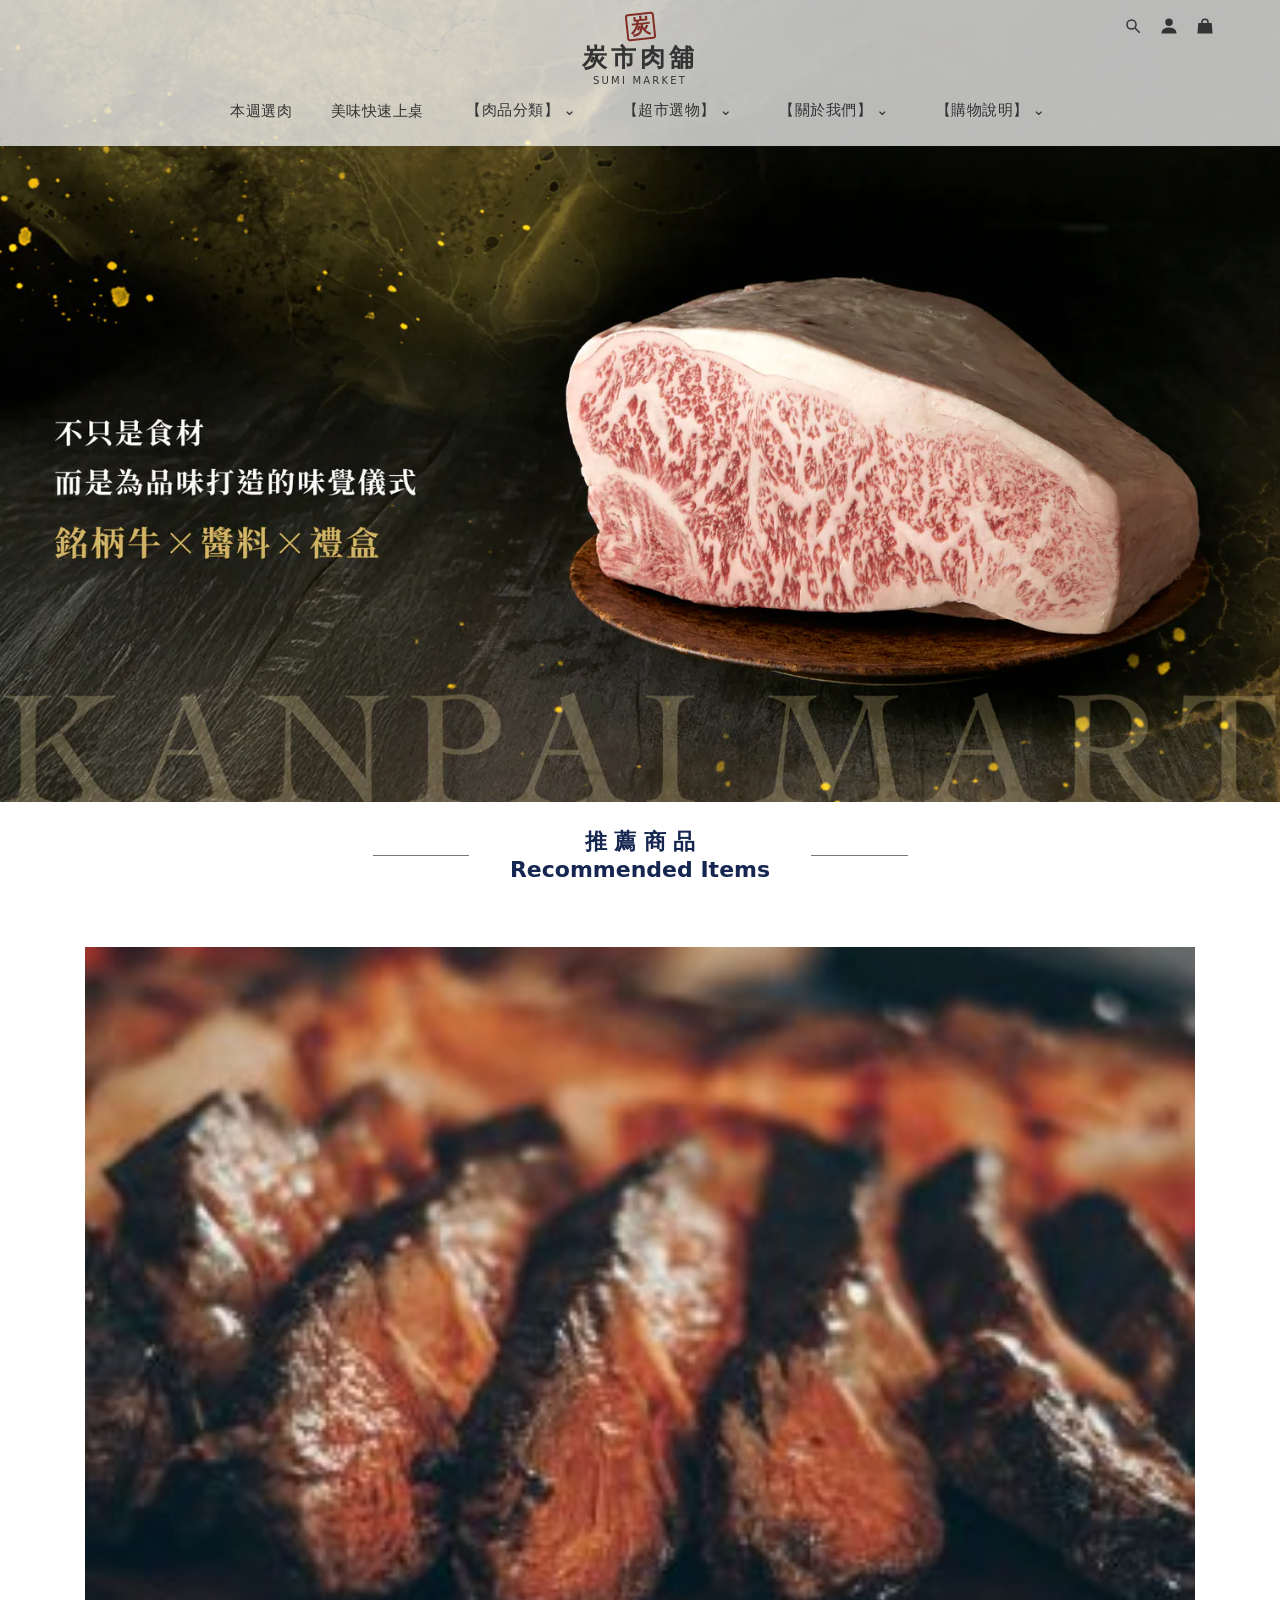
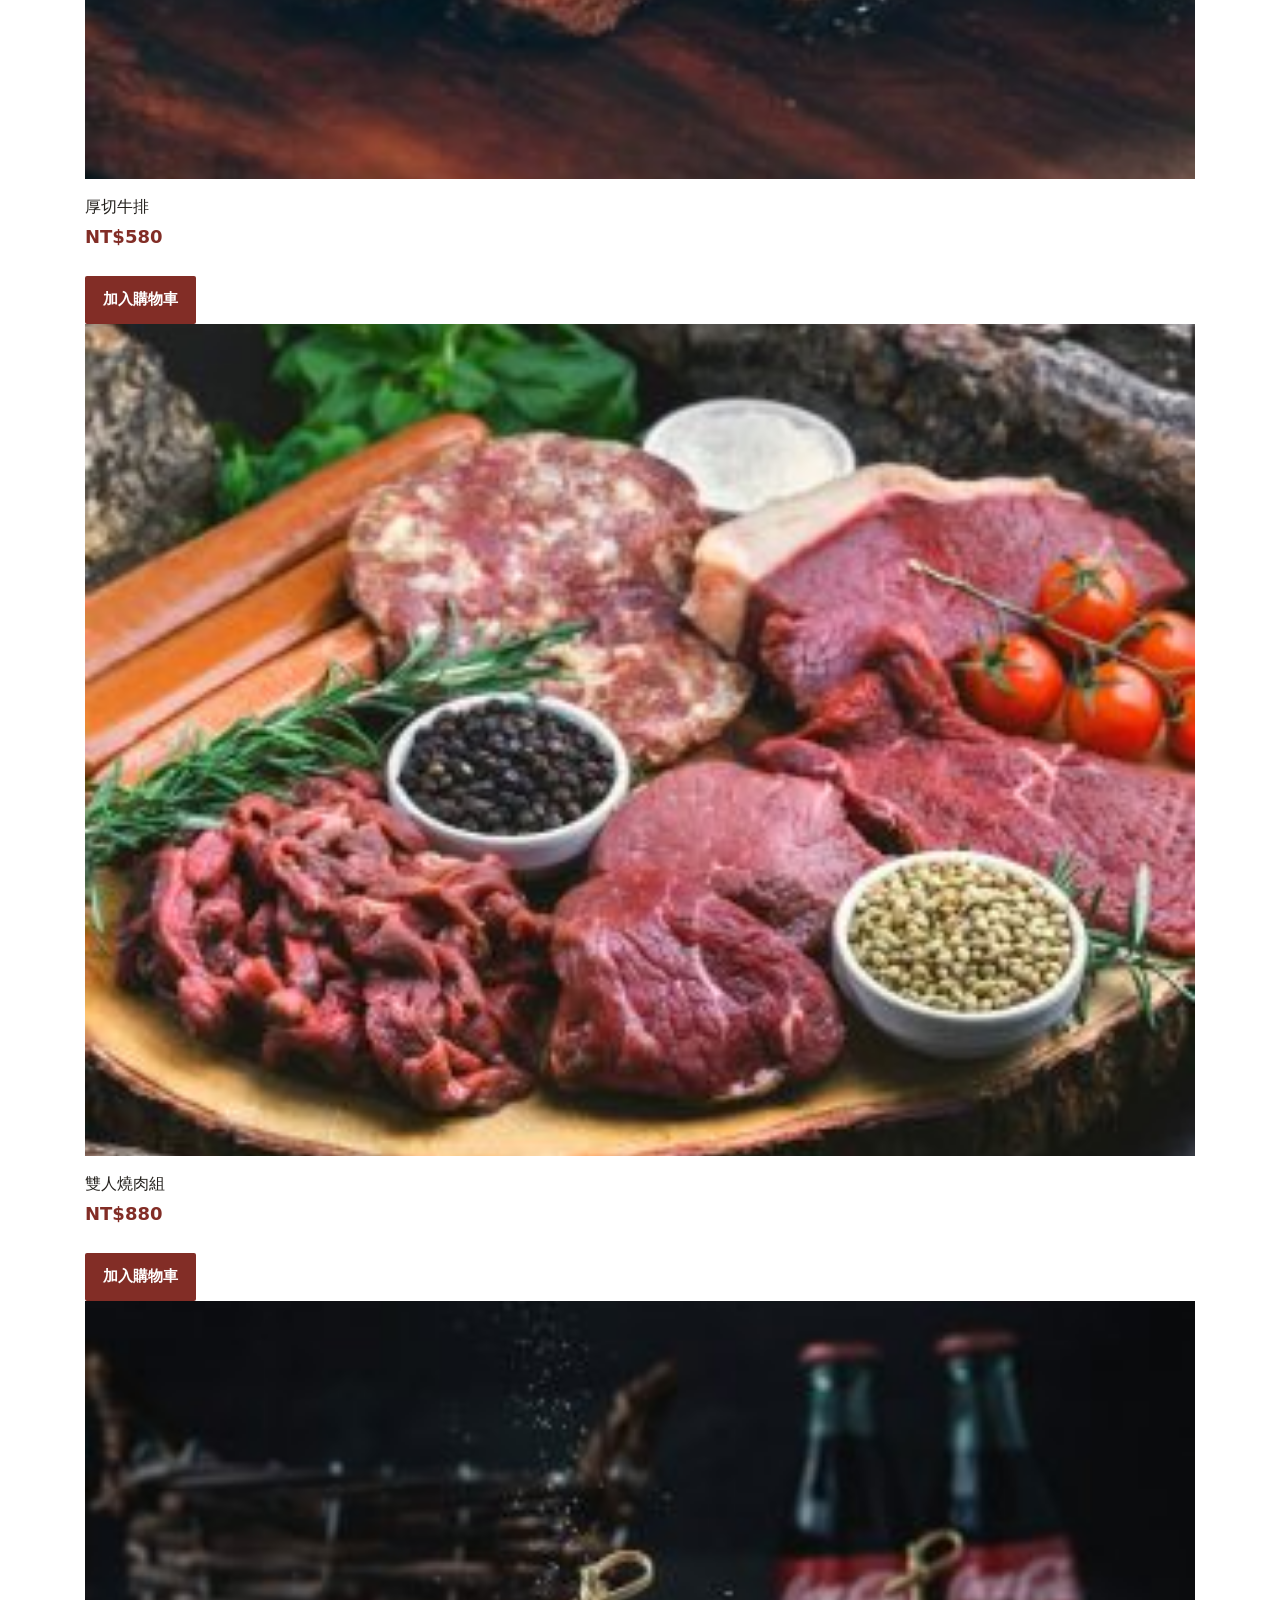
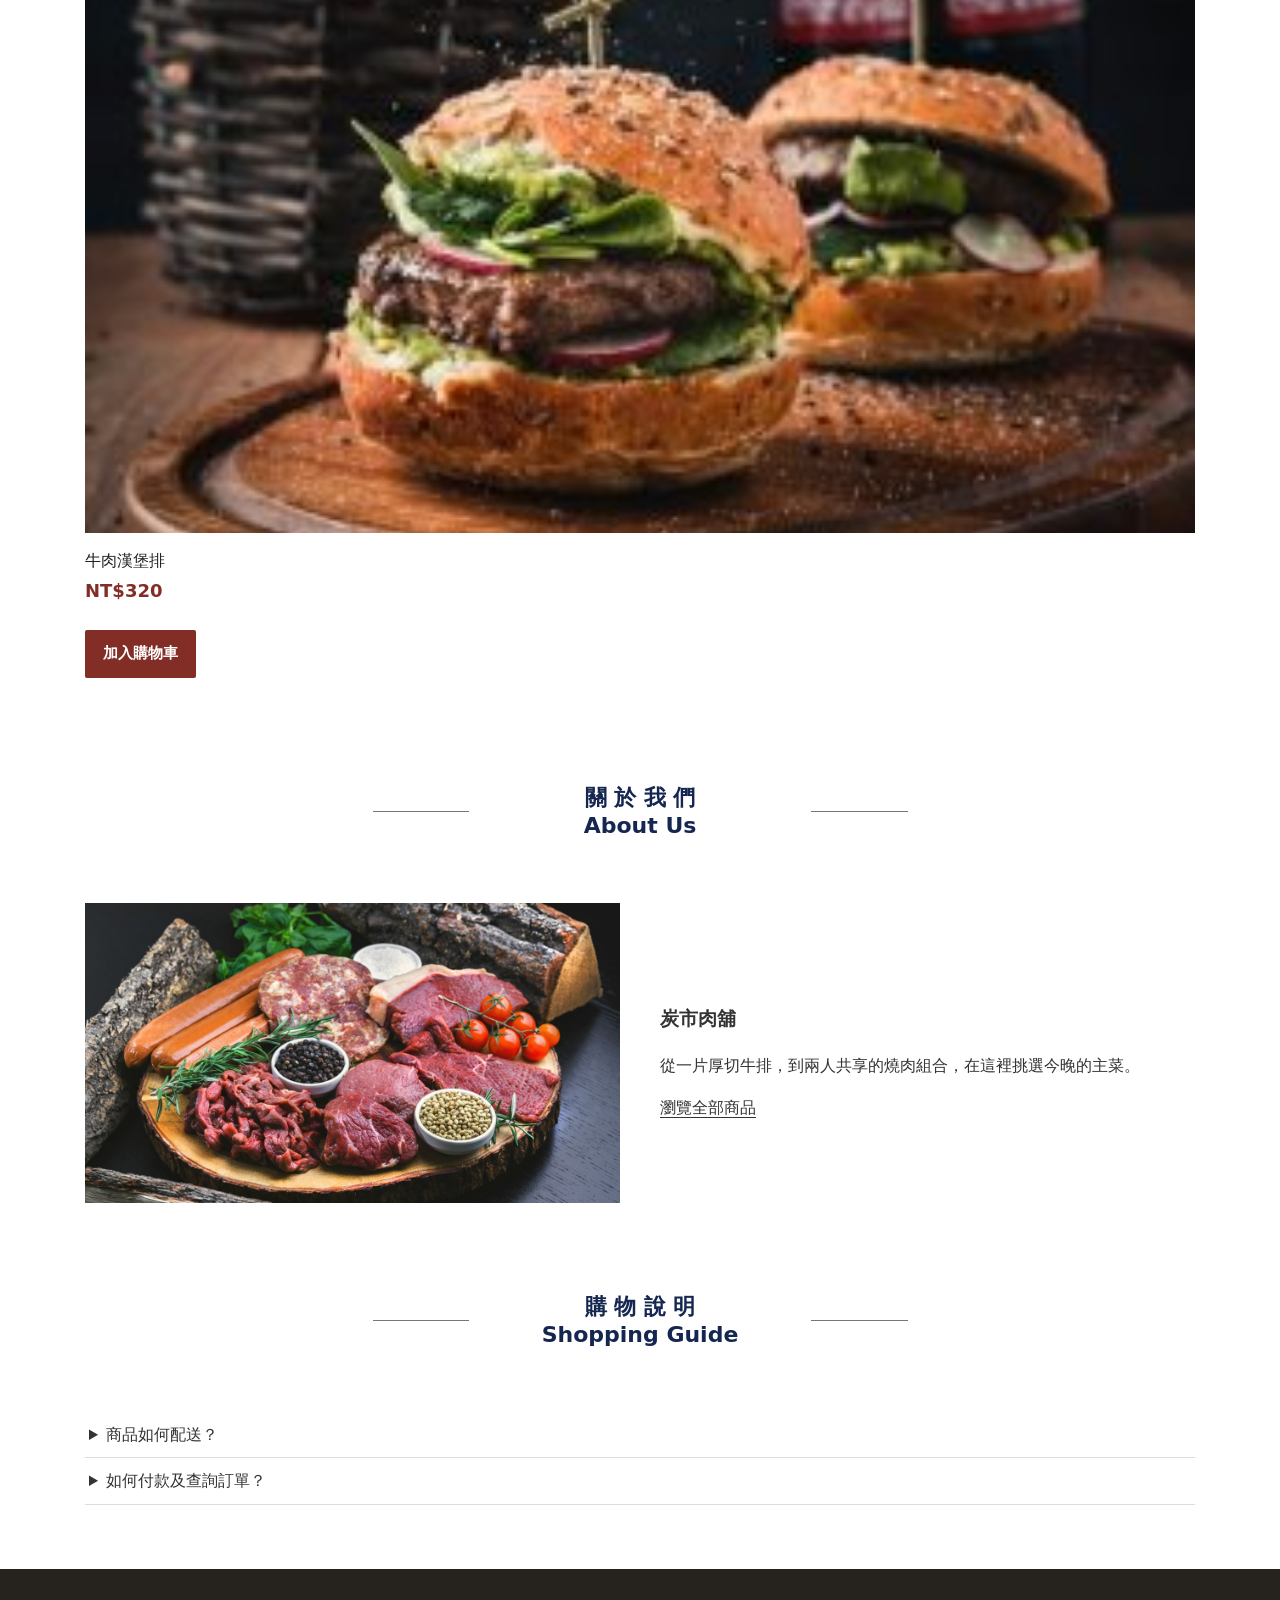
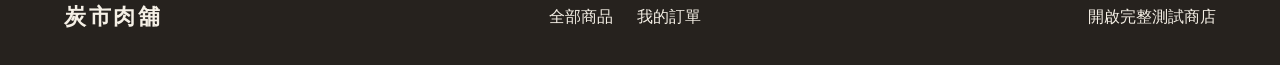
==== commit 94c262aa: "Add an isolated WooCommerce testing environment" ====
--- a/index.html
+++ b/index.html
@@ -103,7 +103,7 @@
 </ul>
 </div> </section>
 <section class="catalog info-row" id="about-market"><div class="section-heading"><h2>關 於 我 們</h2><p>About Us</p></div><div class="story"><img alt="肉品選集" loading="lazy" src="assets/cuts.jpg"/><div><h3>炭市肉舖</h3><p>從一片厚切牛排，到兩人共享的燒肉組合，在這裡挑選今晚的主菜。</p><a href="shop.html">瀏覽全部商品</a></div></div></section>
-<section class="catalog info-row" id="shopping-guide"><div class="section-heading"><h2>購 物 說 明</h2><p>Shopping Guide</p></div><details><summary>商品如何配送？</summary><p>提供台灣宅配，配送費用顯示於購物車及結帳頁。</p></details><details><summary>如何付款及查詢訂單？</summary><p>登入後可選綠界信用卡測試付款。下單後請到會員中心查看訂單紀錄。</p></details></section></main><footer class="site-footer"><strong>炭市肉舖</strong><nav aria-label="頁尾導覽"><a href="shop.html">全部商品</a><a href="#demo-info">我的訂單</a></nav></footer>
+<section class="catalog info-row" id="shopping-guide"><div class="section-heading"><h2>購 物 說 明</h2><p>Shopping Guide</p></div><details><summary>商品如何配送？</summary><p>提供台灣宅配，配送費用顯示於購物車及結帳頁。</p></details><details><summary>如何付款及查詢訂單？</summary><p>登入後可選綠界信用卡測試付款。下單後請到會員中心查看訂單紀錄。</p></details></section></main><footer class="site-footer"><strong>炭市肉舖</strong><nav aria-label="頁尾導覽"><a href="shop.html">全部商品</a><a href="#demo-info">我的訂單</a></nav><a href="https://playground.wordpress.net/?blueprint-url=https://yen021027.github.io/sumi-market-preview/sandbox/blueprint.json" target="_blank" rel="noopener">開啟完整測試商店</a></footer>
 
 
 
